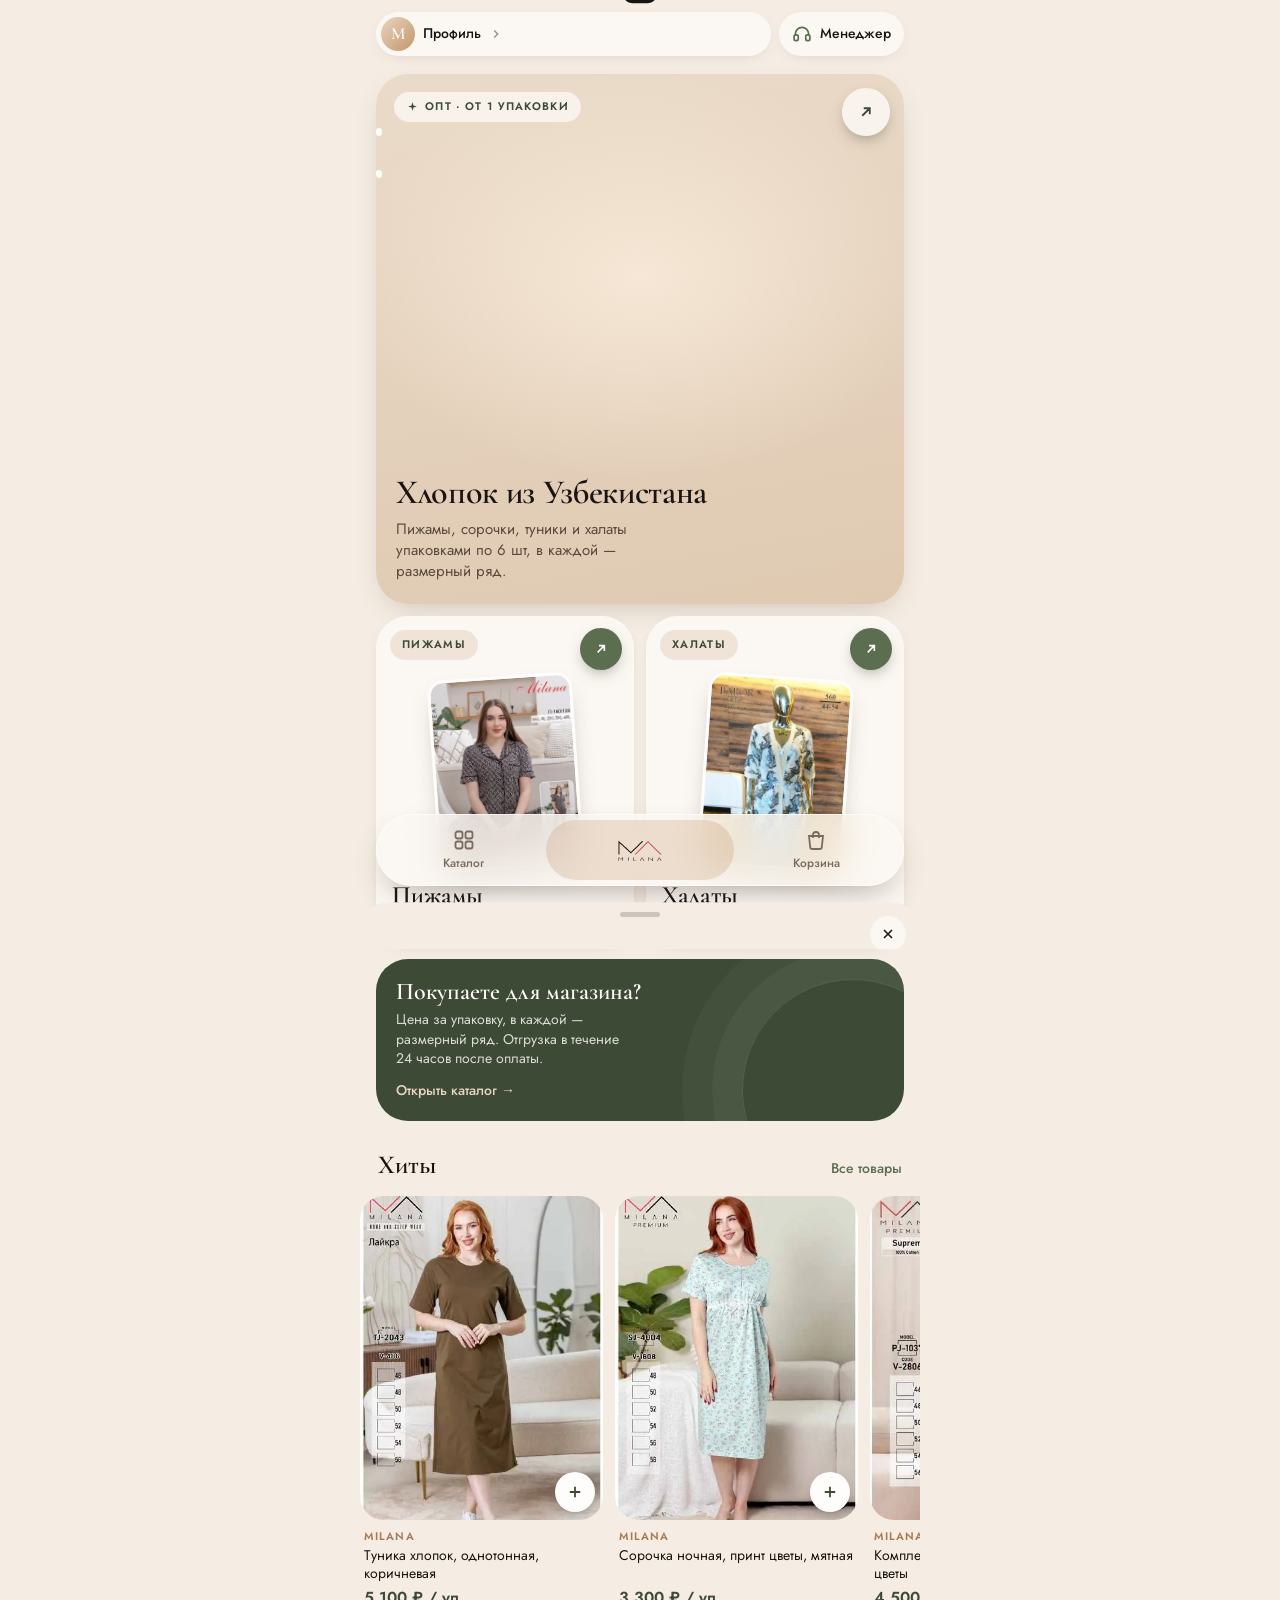
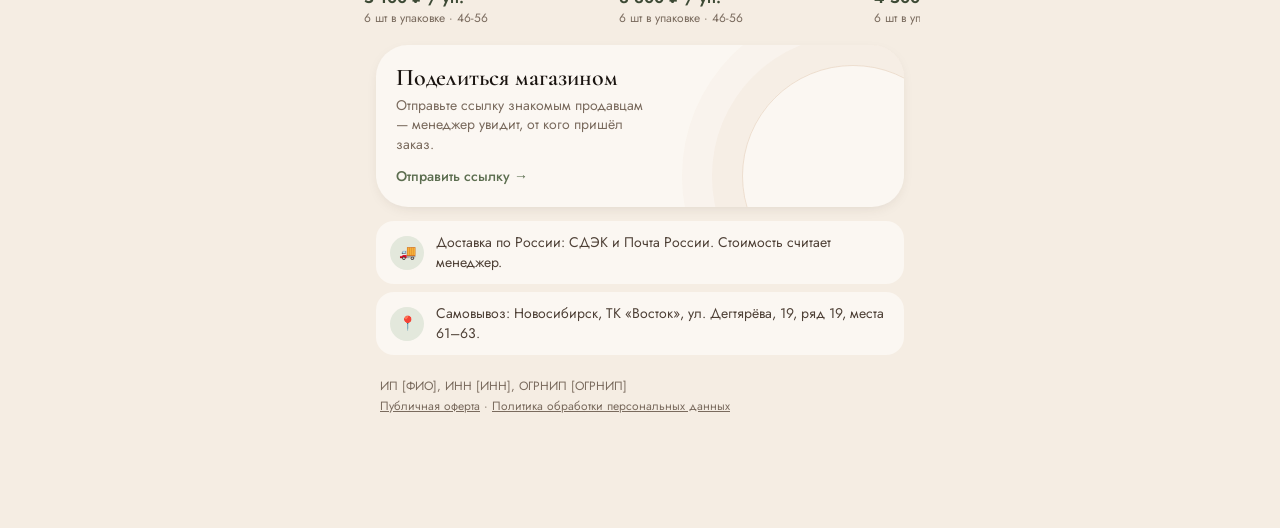
==== app/index.html @ 3c92a348 "fix(app): restore hero subtitle (sed & bug); video: status bar, clipped screen, clean bottom menu Co" ====
<!doctype html>
<html lang="ru">
<head>
<meta charset="utf-8">
<meta name="viewport" content="width=device-width, initial-scale=1, viewport-fit=cover, user-scalable=no">
<meta name="theme-color" content="#F5EDE3">
<meta name="robots" content="noindex">
<title>Milana — хлопок из Узбекистана</title>
<meta name="description" content="Пижамы, сорочки, туники и халаты из хлопка. Опт упаковками и розница, доставка по России.">
<link rel="preconnect" href="https://fonts.googleapis.com">
<link rel="preconnect" href="https://fonts.gstatic.com" crossorigin>
<link href="https://fonts.googleapis.com/css2?family=Cormorant+Garamond:wght@500;600&family=Jost:wght@400;500;600&display=swap" rel="stylesheet">
<!--
  Мини-приложение Milana. Один код для трёх сред:
  • Telegram Mini App (telegram-web-app.js)  • MAX (max-web-app.js)  • обычный браузер.
  Заказ без формы и без сервера: собирается текстом и открывается в чате менеджера.

  Решение по дизайну (правило непохожести):
  1. Сфера и эмоция: домашняя одежда из хлопка → тепло, мягкость, «натурально и недорого».
  2. Цвет из бренда Milana: беж #C4956A + оливковый #5C6E50 с сайта; красный #C44049 — из уголка логотипа, только точечно.
  3. Шрифты бренда: Cormorant Garamond (заголовки) + Jost (текст), как на сайте — это один бренд.
  От Fly взята только структура (загрузка, плашки, большая карточка, плавающее меню), не цвет и не стиль.
-->
<style>
:root{
  --bg:#F5EDE3; --bg-2:#EFE4D7; --card:#FBF7F2; --line:rgba(26,20,16,.08);
  --beige:#C4956A; --beige-light:#E8D5C0; --beige-deep:#A87A52;
  --green:#5C6E50; --green-dark:#3D4A35; --green-soft:#E3E8DC;
  --red:#C44049; --dark:#1A1410; --muted:#7A6B5E; --white:#FFFDFB;
  --r-xl:32px; --r-lg:24px; --r-md:18px; --r-sm:12px;
  --shadow:0 10px 30px -12px rgba(61,45,30,.28);
  --shadow-soft:0 4px 16px -8px rgba(61,45,30,.22);
  --safe-top:calc(var(--tg-safe-area-inset-top,0px) + var(--tg-content-safe-area-inset-top,0px) + env(safe-area-inset-top,0px));
  --safe-bottom:calc(var(--tg-safe-area-inset-bottom,0px) + env(safe-area-inset-bottom,0px));
  --serif:'Cormorant Garamond',Georgia,serif; --sans:'Jost',-apple-system,'Segoe UI',sans-serif;
}
*{box-sizing:border-box;margin:0;padding:0;-webkit-tap-highlight-color:transparent}
html,body{background:var(--bg);color:var(--dark);font-family:var(--sans);font-size:16px;line-height:1.4;overscroll-behavior:none}
body{min-height:100vh;-webkit-font-smoothing:antialiased}
button{font:inherit;color:inherit;background:none;border:0;cursor:pointer}
input{font:inherit;color:inherit}
img{display:block;max-width:100%}
a{color:inherit}
:focus-visible{outline:2px solid var(--green);outline-offset:2px}
.sr{position:absolute;width:1px;height:1px;overflow:hidden;clip:rect(0 0 0 0)}

/* ───────── Загрузка (как у Fly: иконка, слово, полоска) ───────── */
.loader{position:fixed;inset:0;z-index:100;display:flex;flex-direction:column;align-items:center;justify-content:center;gap:22px;
  background:radial-gradient(60% 40% at 50% 46%,#EBD7C1 0%,rgba(235,215,193,0) 70%),radial-gradient(50% 35% at 70% 80%,#E9DDD0 0%,rgba(233,221,208,0) 70%),var(--bg);
  transition:opacity .45s ease,visibility .45s}
.loader.hide{opacity:0;visibility:hidden}
.loader__icon{width:104px;height:104px;border-radius:30px;display:grid;place-items:center;background:linear-gradient(160deg,#FFFDFB,#F1E6DA);
  border:1px solid rgba(196,149,106,.45);box-shadow:0 18px 40px -16px rgba(168,122,82,.55),inset 0 1px 0 #fff}
.loader__icon img{width:70px}
.loader__word{font-family:var(--sans);font-weight:500;letter-spacing:.42em;font-size:20px;margin-right:-.42em}
.loader__bar{width:138px;height:3px;border-radius:3px;background:rgba(92,110,80,.15);overflow:hidden}
.loader__bar i{display:block;height:100%;width:0;background:var(--green);border-radius:3px;transition:width .35s ease}

/* ───────── Каркас ───────── */
.app{padding:calc(var(--safe-top) + 12px) 16px calc(var(--safe-bottom) + 112px);max-width:560px;margin:0 auto}
.page{display:none;animation:pageIn .35s ease both}
.page.on{display:block}
@keyframes pageIn{from{opacity:0;transform:translateY(8px)}to{opacity:1;transform:none}}

/* верхние плашки */
.topbar{display:flex;gap:8px;align-items:center;margin-bottom:18px}
.pill{height:44px;border-radius:22px;background:var(--card);box-shadow:var(--shadow-soft);display:flex;align-items:center;gap:8px;padding:0 14px;font-weight:500;font-size:14px;white-space:nowrap}
.pill--user{flex:1;min-width:0;padding-left:5px}
.pill--user .ava{width:34px;height:34px;border-radius:50%;flex:none;background:linear-gradient(135deg,var(--beige-light),var(--beige));display:grid;place-items:center;font-family:var(--serif);font-weight:600;font-size:17px;color:var(--white);overflow:hidden}
.pill--user .ava img{width:100%;height:100%;object-fit:cover}
.pill--user span{overflow:hidden;text-overflow:ellipsis}
.pill--user svg{flex:none;opacity:.45}
.seg[hidden],#chatLabel[hidden]{display:none}
.seg{height:44px;border-radius:22px;background:var(--card);box-shadow:var(--shadow-soft);display:flex;padding:4px;flex:none}
.seg button{border-radius:18px;padding:0 13px;font-size:14px;font-weight:500;color:var(--muted);transition:background .25s,color .25s}
.seg button.on{background:var(--green);color:var(--white)}
.pill--chat{flex:none;padding:0 13px}
.pill--chat svg{color:var(--green)}

/* большая карточка */
.hero{position:relative;border-radius:var(--r-xl);padding:20px 20px 22px;overflow:hidden;display:flex;flex-direction:column;
  background:radial-gradient(80% 55% at 50% 38%,#F6E7D6 0%,rgba(246,231,214,0) 70%),linear-gradient(170deg,#EADBC9 0%,#DFC9B1 100%);box-shadow:var(--shadow);text-align:left;width:100%}
.tag{position:absolute;top:18px;left:18px;z-index:3;height:30px;border-radius:15px;padding:0 12px;display:inline-flex;align-items:center;gap:6px;
  background:rgba(255,253,251,.7);backdrop-filter:blur(8px);-webkit-backdrop-filter:blur(8px);font-size:11px;font-weight:600;letter-spacing:.12em;text-transform:uppercase;color:var(--green-dark)}
.arrow{position:absolute;top:14px;right:14px;z-index:3;width:42px;height:42px;border-radius:50%;display:grid;place-items:center;background:var(--green);color:var(--white);box-shadow:0 6px 16px -6px rgba(61,74,53,.6)}
.hero .arrow{width:48px;height:48px;background:rgba(255,253,251,.75);color:var(--green-dark);backdrop-filter:blur(8px);-webkit-backdrop-filter:blur(8px)}
.fan{position:relative;display:block;height:272px;margin:34px -20px 8px}
.fan img{position:absolute;top:0;width:40%;height:auto;aspect-ratio:3/4;object-fit:cover;border-radius:20px;box-shadow:0 18px 34px -14px rgba(61,45,30,.5);border:3px solid var(--white);background:var(--beige-light)}
.fan img:nth-child(1){left:7%;top:42px;transform:rotate(-8deg)}
.fan img:nth-child(2){left:28%;z-index:2;width:44%}
.fan img:nth-child(3){right:7%;top:42px;transform:rotate(8deg)}
.hero h1{position:relative;z-index:2;font-family:var(--serif);font-weight:600;font-size:34px;line-height:1.02;letter-spacing:-.01em}
.hero p{position:relative;z-index:2;margin-top:8px;color:#5A4A3D;font-size:15px;max-width:30ch}

.grid2{display:grid;grid-template-columns:1fr 1fr;gap:12px;margin-top:12px}
.tile{position:relative;border-radius:var(--r-xl);background:var(--card);box-shadow:var(--shadow-soft);padding:16px;display:flex;flex-direction:column;overflow:hidden;text-align:left}
.tile .tag{top:14px;left:14px;background:var(--bg-2)}
.tile .arrow{top:12px;right:12px}
.tile__img{display:block;height:auto;margin:44px auto 14px;transform:rotate(-4deg);width:64%;aspect-ratio:3/4;object-fit:cover;border-radius:16px;border:3px solid var(--white);box-shadow:0 12px 24px -12px rgba(61,45,30,.5);background:var(--beige-light)}
.tile:nth-child(2) .tile__img{transform:rotate(4deg)}
.tile__t{font-family:var(--serif);font-weight:600;font-size:25px;line-height:1}
.tile__s{position:relative;z-index:2;color:var(--muted);font-size:14px;margin-top:4px}

.banner{margin-top:12px;border-radius:var(--r-xl);padding:20px;background:var(--green-dark);color:var(--white);position:relative;overflow:hidden;text-align:left;width:100%;display:block}
.banner::after{content:"";position:absolute;right:-60px;bottom:-80px;width:220px;height:220px;border-radius:50%;border:1px solid rgba(255,255,255,.12);box-shadow:0 0 0 30px rgba(255,255,255,.04),0 0 0 60px rgba(255,255,255,.03)}
.banner b{display:block;font-family:var(--serif);font-weight:600;font-size:24px;line-height:1.05}
.banner span{display:block;margin-top:6px;font-size:14px;opacity:.82;max-width:32ch}
.banner em{display:inline-flex;align-items:center;gap:6px;margin-top:12px;font-style:normal;font-weight:500;font-size:14px;color:var(--beige-light)}
.banner--light{background:var(--card);color:var(--dark);box-shadow:var(--shadow-soft)}
.banner--light span{color:var(--muted);opacity:1}.banner--light em{color:var(--green)}
.banner--light::after{border-color:rgba(196,149,106,.25);box-shadow:0 0 0 30px rgba(196,149,106,.06),0 0 0 60px rgba(196,149,106,.04)}

.h2{display:flex;align-items:baseline;justify-content:space-between;margin:26px 2px 12px}
.h2 h2{font-family:var(--serif);font-weight:600;font-size:26px}
.h2 button{font-size:14px;color:var(--green);font-weight:500}
.rail{display:flex;gap:12px;overflow-x:auto;scroll-snap-type:x mandatory;margin:0 -16px;padding:0 16px 6px;scrollbar-width:none}
.rail::-webkit-scrollbar{display:none}
.rail .card{flex:0 0 46%;scroll-snap-align:start}

.facts{margin-top:14px;display:grid;gap:8px}
.fact{display:flex;gap:12px;align-items:center;background:var(--card);border-radius:var(--r-md);padding:12px 14px;font-size:14px;color:#4E4036}
.fact i{width:34px;height:34px;flex:none;border-radius:50%;background:var(--green-soft);display:grid;place-items:center;color:var(--green);font-style:normal}
.foot{margin:22px 4px 0;font-size:12px;color:var(--muted);line-height:1.6}
.foot a{color:var(--muted)}

/* ───────── Каталог ───────── */
.ptitle{font-family:var(--serif);font-weight:600;font-size:34px;line-height:1;margin:6px 2px 14px;display:flex;align-items:baseline;gap:10px}
.ptitle small{font-family:var(--sans);font-size:14px;font-weight:400;color:var(--muted)}
.search{display:flex;align-items:center;gap:10px;height:48px;border-radius:24px;background:var(--card);box-shadow:var(--shadow-soft);padding:0 16px;margin-bottom:12px}
.search input{flex:1;border:0;background:none;outline:none;font-size:16px;min-width:0}
.search svg{opacity:.45;flex:none}
.chips{display:flex;gap:8px;overflow-x:auto;margin:0 -16px 14px;padding:0 16px 2px;scrollbar-width:none}
.chips::-webkit-scrollbar{display:none}
.chip{flex:none;height:38px;border-radius:19px;padding:0 15px;background:var(--card);font-size:14px;font-weight:500;color:#5A4A3D;border:1px solid var(--line);transition:all .2s}
.chip.on{background:var(--dark);color:var(--white);border-color:var(--dark)}
.grid{display:grid;grid-template-columns:1fr 1fr;gap:14px 12px}
.card{text-align:left;display:block;width:100%}
.card__img{position:relative;aspect-ratio:3/4;border-radius:var(--r-lg);overflow:hidden;background:var(--beige-light)}
.card__img img{width:100%;height:100%;object-fit:cover}
.badge{position:absolute;top:10px;left:10px;height:24px;padding:0 10px;border-radius:12px;background:var(--red);color:#fff;font-size:12px;font-weight:500;display:flex;align-items:center}
.add{position:absolute;right:8px;bottom:8px;width:40px;height:40px;border-radius:50%;background:var(--white);color:var(--green-dark);display:grid;place-items:center;box-shadow:0 6px 14px -6px rgba(26,20,16,.45);transition:transform .2s}
.add:active{transform:scale(.9)}
.card__b{padding:9px 4px 0}
.card__brand{font-size:11px;letter-spacing:.1em;text-transform:uppercase;color:var(--beige-deep);font-weight:600}
.card__name{font-size:14px;line-height:1.3;margin-top:2px;display:-webkit-box;-webkit-line-clamp:2;-webkit-box-orient:vertical;overflow:hidden;min-height:2.6em}
.card__price{margin-top:5px;font-weight:600;font-size:16px;color:var(--green-dark)}
.card__sub{font-size:12px;color:var(--muted)}
.empty{text-align:center;padding:50px 20px;color:var(--muted)}
.empty b{display:block;font-family:var(--serif);font-size:26px;color:var(--dark);margin-bottom:6px}
.btn{height:54px;border-radius:27px;background:var(--green);color:var(--white);font-weight:500;font-size:16px;display:flex;align-items:center;justify-content:center;gap:8px;width:100%;transition:transform .15s,opacity .2s}
.btn:active{transform:scale(.98)}
.btn[disabled]{opacity:.45}
.btn--ghost{background:var(--card);color:var(--dark);border:1px solid var(--line)}
.btn--sm{height:44px;width:auto;padding:0 20px;display:inline-flex;margin-top:16px}

/* ───────── Корзина ───────── */
.line{display:grid;grid-template-columns:72px 1fr;gap:12px;background:var(--card);border-radius:var(--r-lg);padding:10px;margin-bottom:10px;position:relative}
.line img{width:72px;height:96px;object-fit:cover;border-radius:14px;background:var(--beige-light)}
.line__n{font-size:14px;line-height:1.3;padding-right:26px}
.line__m{font-size:12px;color:var(--muted);margin-top:3px}
.line__row{display:flex;align-items:center;justify-content:space-between;margin-top:10px}
.line__sum{font-weight:600;color:var(--green-dark)}
.line__x{position:absolute;top:8px;right:8px;width:30px;height:30px;border-radius:50%;display:grid;place-items:center;color:var(--muted)}
.step{display:flex;align-items:center;background:var(--bg);border-radius:18px;height:36px}
.step button{width:36px;height:36px;display:grid;place-items:center;font-size:20px;color:var(--green-dark)}
.step b{min-width:22px;text-align:center;font-weight:500;font-size:15px}
.mtag{display:inline-block;font-size:11px;font-weight:600;letter-spacing:.06em;text-transform:uppercase;padding:2px 7px;border-radius:7px;background:var(--green-soft);color:var(--green-dark);margin-right:4px}
.mtag--r{background:#F6E2D5;color:#8A4B2B}
.box{background:var(--card);border-radius:var(--r-lg);padding:16px;margin-top:6px}
.box h3{font-size:13px;font-weight:600;letter-spacing:.08em;text-transform:uppercase;color:var(--muted);margin-bottom:10px}
.opts{display:flex;flex-wrap:wrap;gap:8px}
.row{display:flex;justify-content:space-between;font-size:15px;padding:4px 0}
.row--t{font-size:19px;font-weight:600;border-top:1px dashed rgba(26,20,16,.15);margin-top:8px;padding-top:12px}
.row span:last-child{text-align:right}
.muted{color:var(--muted)}
.check{display:flex;gap:10px;align-items:flex-start;font-size:13px;color:#4E4036;margin-top:14px;line-height:1.45;cursor:pointer}
.check input{width:20px;height:20px;accent-color:var(--green);flex:none;margin-top:1px}
.legal{font-size:12px;color:var(--muted);margin:12px 4px 14px;line-height:1.5}
.legal a{color:var(--green-dark)}

/* ───────── Нижнее меню ───────── */
.tabbar{position:fixed;left:50%;transform:translateX(-50%);bottom:calc(var(--safe-bottom) + 14px);z-index:40;width:min(calc(100% - 32px),528px);height:72px;border-radius:36px;
  display:grid;grid-template-columns:1fr 1.15fr 1fr;align-items:center;padding:6px;background:rgba(251,247,242,.82);backdrop-filter:blur(18px) saturate(1.4);-webkit-backdrop-filter:blur(18px) saturate(1.4);
  box-shadow:0 14px 34px -14px rgba(61,45,30,.45),inset 0 0 0 1px rgba(255,255,255,.6)}
.tab{height:60px;border-radius:30px;display:flex;flex-direction:column;align-items:center;justify-content:center;gap:3px;font-size:12px;font-weight:500;color:var(--muted);position:relative;transition:background .25s,color .25s}
.tab.on{color:var(--green-dark)}
.tab--home{background:rgba(196,149,106,.14)}
.tab--home.on{background:rgba(196,149,106,.26)}
.tab--home img{width:46px;height:auto}
.tab .cnt{position:absolute;top:6px;left:calc(50% + 6px);min-width:19px;height:19px;padding:0 5px;border-radius:10px;background:var(--red);color:#fff;font-size:11px;display:none;align-items:center;justify-content:center}
.tab .cnt.show{display:flex;animation:pop .35s ease}
@keyframes pop{50%{transform:scale(1.35)}}

/* ───────── Листы ───────── */
.veil{position:fixed;inset:0;z-index:60;background:rgba(26,20,16,.38);opacity:0;visibility:hidden;transition:opacity .3s,visibility .3s}
.veil.on{opacity:1;visibility:visible}
.sheet{position:fixed;left:0;right:0;bottom:0;z-index:70;max-width:560px;margin:0 auto;max-height:calc(100vh - var(--safe-top) - 24px);overflow-y:auto;overscroll-behavior:contain;
  background:var(--bg);border-radius:28px 28px 0 0;padding:10px 16px calc(var(--safe-bottom) + 20px);transform:translateY(105%);transition:transform .38s cubic-bezier(.2,.8,.2,1)}
.sheet.on{transform:none}
.grab{width:40px;height:5px;border-radius:3px;background:rgba(26,20,16,.18);margin:0 auto 12px}
.sheet__close{position:absolute;top:14px;right:14px;width:36px;height:36px;border-radius:50%;background:var(--card);display:grid;place-items:center;z-index:2}
.pimg{border-radius:var(--r-lg);overflow:hidden;background:var(--beige-light);height:min(52vh,460px)}
.pimg img{width:100%;height:100%;object-fit:contain}
.pname{font-family:var(--serif);font-weight:600;font-size:28px;line-height:1.05;margin-top:14px}
.pprice{display:flex;align-items:baseline;gap:10px;margin-top:8px}
.pprice b{font-size:24px;color:var(--green-dark)}
.pprice span{color:var(--muted);font-size:14px}
.pnote{font-size:14px;color:#5A4A3D;margin-top:6px}
.sizes{display:flex;flex-wrap:wrap;gap:8px;margin-top:6px}
.size{min-width:48px;height:42px;border-radius:12px;background:var(--card);border:1px solid var(--line);font-weight:500}
.size.on{background:var(--dark);color:var(--white);border-color:var(--dark)}
.label{font-size:13px;font-weight:600;letter-spacing:.08em;text-transform:uppercase;color:var(--muted);margin-top:16px}
.buyrow{display:flex;gap:10px;align-items:center;margin-top:18px}
.buyrow .step{height:54px;border-radius:27px;background:var(--card)}
.buyrow .step button{width:46px;height:54px}
.info a,.info button.lnk{display:flex;justify-content:space-between;align-items:center;width:100%;padding:14px 4px;border-bottom:1px solid var(--line);text-decoration:none;font-size:15px;text-align:left}
.info p{font-size:14px;color:#4E4036;margin:6px 0 10px}
.okmark{width:76px;height:76px;margin:10px auto 4px}
.okmark circle{stroke-dasharray:226;stroke-dashoffset:226;animation:draw .7s ease forwards}
.okmark path{stroke-dasharray:60;stroke-dashoffset:60;animation:draw .45s .55s ease forwards}
@keyframes draw{to{stroke-dashoffset:0}}
.order-text{white-space:pre-wrap;font-size:13px;background:var(--card);border-radius:var(--r-md);padding:12px;margin-top:12px;max-height:200px;overflow:auto;font-family:var(--sans);color:#4E4036}
.center{text-align:center}
.stack{display:grid;gap:10px;margin-top:14px}

.toast{position:fixed;left:50%;top:calc(var(--safe-top) + 12px);transform:translate(-50%,-140%);z-index:90;background:var(--dark);color:var(--white);padding:11px 18px;border-radius:22px;font-size:14px;transition:transform .35s cubic-bezier(.2,.8,.2,1);white-space:nowrap}
.toast.on{transform:translate(-50%,0)}

@media (prefers-reduced-motion:reduce){*,*::before,*::after{animation-duration:.01ms!important;transition-duration:.01ms!important}}
@media (min-width:480px){.fan{height:340px}}
</style>
</head>
<body>

<div class="loader" id="loader" aria-hidden="true">
  <div class="loader__icon"><img src="mark.svg" alt=""></div>
  <div class="loader__word">MILANA</div>
  <div class="loader__bar"><i id="loaderBar"></i></div>
</div>

<main class="app" id="app">

  <!-- ГЛАВНАЯ -->
  <section class="page on" id="page-home" aria-label="Главная">
    <div class="topbar">
      <button class="pill pill--user" data-act="info" aria-label="Профиль и информация">
        <span class="ava" id="ava">M</span><span id="hello">Профиль</span>
        <svg width="14" height="14" viewBox="0 0 24 24" fill="none" stroke="currentColor" stroke-width="2.4"><path d="m9 6 6 6-6 6"/></svg>
      </button>
      <div class="seg" id="modeSeg" role="group" aria-label="Тип покупки">
        <button data-mode="opt">Опт</button><button data-mode="retail">Розница</button>
      </div>
      <button class="pill pill--chat" data-act="chat" aria-label="Написать менеджеру">
        <svg width="20" height="20" viewBox="0 0 24 24" fill="none" stroke="currentColor" stroke-width="2"><path d="M4 14v-2a8 8 0 0 1 16 0v2"/><rect x="2.5" y="13" width="5" height="7" rx="2"/><rect x="16.5" y="13" width="5" height="7" rx="2"/></svg><span id="chatLabel" hidden>Менеджер</span>
      </button>
    </div>

    <button class="hero" data-go="catalog" data-cat="Все">
      <span class="tag"><svg width="13" height="13" viewBox="0 0 24 24" fill="currentColor"><path d="M12 2l1.8 6.2L20 10l-6.2 1.8L12 18l-1.8-6.2L4 10l6.2-1.8z"/></svg>Опт · от 1 упаковки</span>
      <span class="arrow"><svg width="18" height="18" viewBox="0 0 24 24" fill="none" stroke="currentColor" stroke-width="2.4"><path d="M7 17 17 7M9 7h8v8"/></svg></span>
      <span class="fan" id="fan"></span>
      <h1>Хлопок из&nbsp;Узбекистана</h1>
      <p id="heroSub">Пижамы, сорочки, туники и&nbsp;халаты упаковками по&nbsp;6&nbsp;шт, в&nbsp;каждой — размерный ряд.</p>
    </button>

    <div class="grid2" id="tiles"></div>

    <button class="banner" data-mode-switch="opt" id="bannerOpt">
      <b>Покупаете для магазина?</b>
      <span>Цена за&nbsp;упаковку, в&nbsp;каждой — размерный ряд. Отгрузка в&nbsp;течение 24&nbsp;часов после оплаты.</span>
      <em>Включить оптовые цены →</em>
    </button>

    <div class="h2"><h2>Хиты</h2><button data-go="catalog" data-cat="Все">Все товары</button></div>
    <div class="rail" id="rail"></div>

    <button class="banner banner--light" data-act="share">
      <b>Поделиться магазином</b>
      <span id="shareText">Отправьте ссылку знакомым продавцам — менеджер увидит, от&nbsp;кого пришёл заказ.</span>
      <em>Отправить ссылку →</em>
    </button>

    <div class="facts">
      <div class="fact"><i>🚚</i><span>Доставка по&nbsp;России: СДЭК и&nbsp;Почта России. Стоимость считает менеджер.</span></div>
      <div class="fact"><i>📍</i><span>Самовывоз: Новосибирск, ТК «Восток», ул.&nbsp;Дегтярёва, 19, ряд 19, места 61–63.</span></div>
    </div>
    <p class="foot" id="foot"></p>
  </section>

  <!-- КАТАЛОГ -->
  <section class="page" id="page-catalog" aria-label="Каталог">
    <h1 class="ptitle">Каталог <small id="count"></small></h1>
    <label class="search"><svg width="18" height="18" viewBox="0 0 24 24" fill="none" stroke="currentColor" stroke-width="2.2"><circle cx="11" cy="11" r="7"/><path d="m20 20-3.5-3.5"/></svg>
      <span class="sr">Поиск</span><input id="q" type="search" placeholder="Поиск: туника, халат, Baror…" autocomplete="off" enterkeyhint="search"></label>
    <div class="chips" id="chips"></div>
    <div class="grid" id="grid"></div>
  </section>

  <!-- КОРЗИНА -->
  <section class="page" id="page-cart" aria-label="Корзина">
    <h1 class="ptitle">Корзина <small id="cartCount"></small></h1>
    <div id="cartBody"></div>
  </section>
</main>

<nav class="tabbar" aria-label="Разделы">
  <button class="tab" data-go="catalog" data-tab="catalog">
    <svg width="24" height="24" viewBox="0 0 24 24" fill="none" stroke="currentColor" stroke-width="1.8"><rect x="3.5" y="3.5" width="7" height="7" rx="2"/><rect x="13.5" y="3.5" width="7" height="7" rx="2"/><rect x="3.5" y="13.5" width="7" height="7" rx="2"/><rect x="13.5" y="13.5" width="7" height="7" rx="2"/></svg>Каталог</button>
  <button class="tab tab--home on" data-go="home" data-tab="home" aria-label="Главная"><img src="logo.svg" alt="Milana"></button>
  <button class="tab" data-go="cart" data-tab="cart">
    <svg width="24" height="24" viewBox="0 0 24 24" fill="none" stroke="currentColor" stroke-width="1.8"><path d="M5 8h14l-1.2 11.2a2 2 0 0 1-2 1.8H8.2a2 2 0 0 1-2-1.8z"/><path d="M9 10V7a3 3 0 0 1 6 0v3"/></svg>Корзина<span class="cnt" id="cnt"></span></button>
</nav>

<div class="veil" id="veil" data-act="close"></div>
<div class="sheet" id="sheet" role="dialog" aria-modal="true"><div class="grab"></div>
  <button class="sheet__close" data-act="close" aria-label="Закрыть"><svg width="16" height="16" viewBox="0 0 24 24" fill="none" stroke="currentColor" stroke-width="2.4"><path d="M6 6l12 12M18 6 6 18"/></svg></button>
  <div id="sheetBody"></div>
</div>
<div class="toast" id="toast" role="status" aria-live="polite"></div>

<script src="data.js"></script>
<script>
/* ═════════════ НАСТРОЙКИ — заполнить перед запуском ═════════════ */
const CONFIG = {
  MANAGER_TG: '',                 // username менеджера в Telegram без @ (например 'milana_opt'). Пока пусто — откроется чат по номеру телефона.
  MANAGER_PHONE: '79538906664',   // номер для чата по телефону и звонка
  MANAGER_MAX_URL: '',            // ссылка на чат менеджера в MAX
  APP_LINK_TG: '',                // прямая ссылка на мини-апп: https://t.me/<бот>/<имя_приложения> — нужна для «Поделиться»
  CHANNEL_TG: '',                 // ссылка на канал, например https://t.me/milana_nsk
  RETAIL_ENABLED: false,          // розница выключена: включить true, когда будут отобраны открытые модели и размеры
  RETAIL_MARKUP: 1.6,             // ВРЕМЕННО: розница = опт за шт × 1.6, округление до …90 ₽. Замените своими ценами (поле retail в data.js).
  HIDE_IDS: [1,2,3,4,5,6,7,8,9,10,11,12,13,14], // старые карточки с чужими фото (дубли 101–116) — скрыты, пока не исправлены
  HERO_IDS: [131,141,120],        // фото на большой карточке
  TILES: [{cat:'Пижамы',id:126},{cat:'Халаты',id:47}],
  SELLER: 'ИП [ФИО], ИНН [ИНН], ОГРНИП [ОГРНИП]', // реквизиты продавца — показываются в подвале и в документах
};
/* ═══════════════════════════════════════════════════════════════ */

const ALL = (window.MILANA_PRODUCTS||[]).filter(p=>!CONFIG.HIDE_IDS.includes(p.id))
  .sort((a,b)=>(b.brand==='Milana')-(a.brand==='Milana')); // своя марка — первой
const byId = id => ALL.find(p=>p.id===id) || (window.MILANA_PRODUCTS||[]).find(p=>p.id===id);
const CATS = ['Все','Пижамы','Сорочки','Туники','Халаты','Комплекты','Лифчики','Прочее'].filter(c=>c==='Все'||ALL.some(p=>p.cat===c));
const $ = s=>document.querySelector(s);
const esc = s=>String(s).replace(/[&<>"']/g,c=>({'&':'&amp;','<':'&lt;','>':'&gt;','"':'&quot;',"'":'&#39;'}[c]));
const rub = n=>Math.round(n).toLocaleString('ru-RU')+' ₽';
const retail = p=>p.retail || Math.ceil(p.opt*CONFIG.RETAIL_MARKUP/100)*100-10;
const plural=(n,a,b,c)=>{n=Math.abs(n)%100;const m=n%10;return n>10&&n<20?c:m>1&&m<5?b:m===1?a:c};

/* хранилище: localStorage может быть недоступен — работаем и без него */
const store={get(k,d){try{const v=localStorage.getItem('milana-app-'+k);return v?JSON.parse(v):d}catch(e){return d}},
             set(k,v){try{localStorage.setItem('milana-app-'+k,JSON.stringify(v))}catch(e){}}};

const state={page:'home',mode:CONFIG.RETAIL_ENABLED?store.get('mode','opt'):'opt',cat:'Все',q:'',
  cart:store.get('cart',[]).filter(i=>byId(i.id)&&(CONFIG.RETAIL_ENABLED||i.mode==='opt')),delivery:store.get('delivery','СДЭК'),ads:false,sheet:null,lastOrder:null};

/* ═════════════ Платформа: Telegram / MAX / браузер ═════════════ */
const Pf={kind:'web',api:null,user:null,start:''};
function loadScript(src,ms){return new Promise(res=>{const s=document.createElement('script');s.src=src;s.async=true;
  const t=setTimeout(()=>res(false),ms);s.onload=()=>{clearTimeout(t);res(true)};s.onerror=()=>{clearTimeout(t);res(false)};document.head.appendChild(s)})}
async function initPlatform(){
  const inTg=/tgWebApp/i.test(location.hash+location.search);
  if(inTg) await loadScript('https://telegram.org/js/telegram-web-app.js',3000);
  const tg=window.Telegram&&window.Telegram.WebApp;
  if(tg&&tg.initData){
    Pf.kind='tg';Pf.api=tg;Pf.user=tg.initDataUnsafe&&tg.initDataUnsafe.user;Pf.start=(tg.initDataUnsafe&&tg.initDataUnsafe.start_param)||'';
    try{tg.ready();tg.expand()}catch(e){}
    const v=x=>{try{return tg.isVersionAtLeast(x)}catch(e){return false}};
    try{if(v('8.0')&&['ios','android'].includes(tg.platform))tg.requestFullscreen()}catch(e){}
    try{if(v('7.7'))tg.disableVerticalSwipes()}catch(e){}
    try{tg.setHeaderColor('#F5EDE3');tg.setBackgroundColor('#F5EDE3');if(v('7.10'))tg.setBottomBarColor('#F5EDE3')}catch(e){}
    try{tg.BackButton.onClick(goBack)}catch(e){}
    return;
  }
  if(!inTg){
    await loadScript('https://st.max.ru/js/max-web-app.js',2500);
    const m=window.WebApp;
    if(m&&m.initData){
      Pf.kind='max';Pf.api=m;Pf.user=m.initDataUnsafe&&m.initDataUnsafe.user;Pf.start=(m.initDataUnsafe&&m.initDataUnsafe.start_param)||'';
      try{m.ready&&m.ready()}catch(e){}
      try{m.BackButton.onClick(goBack)}catch(e){}
    }
  }
  if(Pf.kind==='web'){const sp=new URLSearchParams(location.search);Pf.start=sp.get('start')||''}
}
const haptic=(t='light')=>{try{Pf.api&&Pf.api.HapticFeedback&&Pf.api.HapticFeedback.impactOccurred(t)}catch(e){}};
const hapticOk=()=>{try{Pf.api&&Pf.api.HapticFeedback&&Pf.api.HapticFeedback.notificationOccurred('success')}catch(e){}};
function backBtn(show){try{const b=Pf.api&&Pf.api.BackButton;if(b)show?b.show():b.hide()}catch(e){}}
function closingGuard(){try{if(Pf.kind!=='tg')return;state.cart.length?Pf.api.enableClosingConfirmation():Pf.api.disableClosingConfirmation()}catch(e){}}
function openLink(url){
  try{
    if(Pf.kind==='tg'){ /^https:\/\/t\.me\//.test(url)?Pf.api.openTelegramLink(url):Pf.api.openLink(url); return }
    if(Pf.kind==='max'){ /^https:\/\/max\.ru\//.test(url)&&Pf.api.openMaxLink?Pf.api.openMaxLink(url):Pf.api.openLink(url); return }
  }catch(e){}
  window.open(url,'_blank','noopener');
}

/* ═════════════ Навигация ═════════════ */
function go(page,opts={}){
  if(opts.cat){state.cat=opts.cat;renderCatalog()}
  state.page=page;
  document.querySelectorAll('.page').forEach(s=>s.classList.toggle('on',s.id==='page-'+page));
  document.querySelectorAll('.tab').forEach(t=>t.classList.toggle('on',t.dataset.tab===page));
  if(page==='cart')renderCart();
  window.scrollTo(0,0);syncBack();
}
function goBack(){ if(state.sheet){closeSheet();return} if(state.page!=='home'){go('home')} }
function syncBack(){backBtn(!!state.sheet||state.page!=='home')}

/* ═════════════ Отрисовка ═════════════ */
const img=(p,cls='')=>`<img ${cls?`class="${cls}"`:''} src="${esc(p.img)}" alt="${esc(p.name)}" loading="lazy" decoding="async" width="600" height="800">`;
function priceHTML(p){
  return state.mode==='opt'
    ? `<div class="card__price">${rub(p.packPrice)} / уп.</div><div class="card__sub">${p.pack} шт в упаковке${p.sizes?' · '+esc(p.sizes):''}</div>`
    : `<div class="card__price">${rub(retail(p))}</div><div class="card__sub">${p.sizes?'Размеры '+esc(p.sizes):'Единый размер'}</div>`;
}
function cardHTML(p){
  return `<div class="card" role="button" tabindex="0" data-open="${p.id}">
    <div class="card__img">${p.badge?`<span class="badge">${esc(p.badge)}</span>`:''}${img(p)}
      <button class="add" data-quick="${p.id}" aria-label="В корзину"><svg width="18" height="18" viewBox="0 0 24 24" fill="none" stroke="currentColor" stroke-width="2.4"><path d="M12 5v14M5 12h14"/></svg></button></div>
    <div class="card__b"><div class="card__brand">${esc(p.brand)}</div><div class="card__name">${esc(p.name)}</div>${priceHTML(p)}</div></div>`;
}
function renderHome(){
  $('#fan').innerHTML=CONFIG.HERO_IDS.map(byId).filter(Boolean).map(p=>img(p)).join('');
  $('#tiles').innerHTML=CONFIG.TILES.map(t=>{const p=byId(t.id);const n=ALL.filter(x=>x.cat===t.cat).length;
    return `<button class="tile" data-go="catalog" data-cat="${esc(t.cat)}">
      <span class="tag">${esc(t.cat)}</span>
      <span class="arrow"><svg width="16" height="16" viewBox="0 0 24 24" fill="none" stroke="currentColor" stroke-width="2.4"><path d="M7 17 17 7M9 7h8v8"/></svg></span>
      ${p?img(p,'tile__img'):''}<span class="tile__t">${esc(t.cat)}</span><span class="tile__s">${n} ${plural(n,'модель','модели','моделей')}</span></button>`}).join('');
  const hits=[...ALL.filter(p=>p.brand==="Milana").slice(0,6),...ALL.filter(p=>p.badge)].slice(0,10);
  $('#rail').innerHTML=hits.map(cardHTML).join('');
  $('#bannerOpt').style.display=(CONFIG.RETAIL_ENABLED&&state.mode==='opt')?'none':'';
  if(!CONFIG.RETAIL_ENABLED)$('#bannerOpt em').textContent='Открыть каталог →';
  $('#foot').innerHTML=`${esc(CONFIG.SELLER)}<br><a href="legal/oferta.html">Публичная оферта</a> · <a href="legal/privacy.html">Политика обработки персональных данных</a>`;
}
function renderChips(){
  $('#chips').innerHTML=CATS.map(c=>`<button class="chip ${c===state.cat?'on':''}" data-chip="${esc(c)}">${esc(c)}</button>`).join('');
}
function renderCatalog(){
  renderChips();
  const q=state.q.trim().toLowerCase();
  const list=ALL.filter(p=>(state.cat==='Все'||p.cat===state.cat)&&(!q||(p.name+' '+p.brand+' '+p.cat).toLowerCase().includes(q)));
  $('#count').textContent=list.length+' '+plural(list.length,'товар','товара','товаров');
  $('#grid').innerHTML=list.length?list.map(cardHTML).join(''):`<div class="empty" style="grid-column:1/-1"><b>Ничего не нашли</b>Попробуйте другое слово или категорию</div>`;
}
function refreshPrices(){renderHome();renderCatalog();if(state.page==='cart')renderCart()}

/* ═════════════ Корзина ═════════════ */
const lineKey=(id,mode,size)=>id+'|'+mode+'|'+(size||'');
const linePrice=i=>{const p=byId(i.id);return i.mode==='opt'?p.packPrice:retail(p)};
const total=()=>state.cart.reduce((s,i)=>s+linePrice(i)*i.qty,0);
function saveCart(){store.set('cart',state.cart);updateBadge();closingGuard()}
function updateBadge(){const n=state.cart.reduce((s,i)=>s+i.qty,0);const c=$('#cnt');c.textContent=n;c.classList.remove('show');void c.offsetWidth;c.classList.toggle('show',n>0)}
function addToCart(id,mode,size,qty=1){
  const k=lineKey(id,mode,size);const ex=state.cart.find(i=>i.key===k);
  if(ex)ex.qty=Math.min(99,ex.qty+qty);else state.cart.push({key:k,id,mode,size:size||'',qty});
  saveCart();haptic('medium');toast(mode==='opt'?'Упаковка в корзине':'Добавлено в корзину');
}
function sizesOf(p){
  const s=(p.sizes||'').trim();const m=s.match(/^(\d{2})\s*[-–]\s*(\d{2})$/);
  if(m){const a=+m[1],b=+m[2],r=[];for(let x=a;x<=b;x+=2)r.push(String(x));return r}
  return s?s.split(/[,/;]\s*/).filter(Boolean):[];
}
function renderCart(){
  const n=state.cart.reduce((s,i)=>s+i.qty,0);
  $('#cartCount').textContent=n?n+' '+plural(n,'позиция','позиции','позиций'):'';
  if(!state.cart.length){$('#cartBody').innerHTML=`<div class="empty"><b>Пока пусто</b>Добавьте пижаму, тунику или халат из каталога<br><button class="btn btn--sm" data-go="catalog" data-cat="Все">Открыть каталог</button></div>`;return}
  const where={tg:'в Telegram',max:'в MAX',web:'менеджеру'}[Pf.kind];
  $('#cartBody').innerHTML=state.cart.map(i=>{const p=byId(i.id);
    const meta=i.mode==='opt'?`<span class="mtag">Опт</span>${p.pack} шт в упаковке${p.sizes?', р. '+esc(p.sizes):''}`:`<span class="mtag mtag--r">Розница</span>${i.size?'размер '+esc(i.size):'единый размер'}`;
    return `<div class="line">${img(p)}<div><div class="line__n">${esc(p.name)}</div><div class="line__m">${meta}</div>
      <div class="line__row"><div class="step"><button data-dec="${esc(i.key)}" aria-label="Меньше">−</button><b>${i.qty}</b><button data-inc="${esc(i.key)}" aria-label="Больше">+</button></div>
      <span class="line__sum">${rub(linePrice(i)*i.qty)}</span></div></div>
      <button class="line__x" data-del="${esc(i.key)}" aria-label="Удалить"><svg width="14" height="14" viewBox="0 0 24 24" fill="none" stroke="currentColor" stroke-width="2.4"><path d="M6 6l12 12M18 6 6 18"/></svg></button></div>`}).join('')+
  `<div class="box"><h3>Получение</h3><div class="opts">${['Самовывоз','СДЭК','Почта России'].map(d=>`<button class="chip ${d===state.delivery?'on':''}" data-deliv="${d}">${d}</button>`).join('')}</div>
     <p class="muted" style="font-size:13px;margin-top:10px">${state.delivery==='Самовывоз'?'ТК «Восток», Новосибирск. Время согласуем в чате.':'Город и адрес напишете менеджеру в чате, он посчитает доставку.'}</p></div>
   <div class="box"><div class="row"><span class="muted">Товары</span><span>${rub(total())}</span></div>
     <div class="row"><span class="muted">Доставка</span><span>${state.delivery==='Самовывоз'?'бесплатно':'по тарифу перевозчика'}</span></div>
     <div class="row row--t"><span>Итого</span><span>${rub(total())}</span></div>
     <label class="check"><input type="checkbox" id="ads" ${state.ads?'checked':''}><span>Хочу получать подборки и скидки от Milana в мессенджере. <a href="legal/consent-ads.html">Согласие на рассылку</a></span></label></div>
   <p class="legal">Нажимая кнопку, вы откроете чат с менеджером: заказ уже будет вписан в сообщение, останется отправить. Отправляя заказ, вы принимаете <a href="legal/oferta.html">публичную оферту</a>. Как мы обращаемся с данными — в <a href="legal/privacy.html">политике</a>.</p>
   <button class="btn" data-act="order"><svg width="20" height="20" viewBox="0 0 24 24" fill="currentColor"><path d="M21.4 4.3 2.9 11.4c-1.3.5-1.2 1.3-.2 1.6l4.7 1.5 1.8 5.6c.2.6.4.8.9.8.4 0 .6-.2.9-.4l2.3-2.2 4.7 3.5c.9.5 1.5.2 1.7-.8l3.1-14.6c.3-1.3-.5-1.9-1.4-1.1z"/></svg>Оформить заказ ${where}</button>`;
}

/* ═════════════ Заказ: текст → чат менеджера ═════════════ */
function orderText(no){
  const lines=[];const opt=state.cart.filter(i=>i.mode==='opt'),ret=state.cart.filter(i=>i.mode==='retail');let k=1;
  lines.push(`Здравствуйте! Заказ ${no} из мини-приложения Milana`);
  if(opt.length){lines.push('','ОПТ:');opt.forEach(i=>{const p=byId(i.id);lines.push(`${k++}. ${p.name} (арт. ${p.id}) — ${i.qty} уп. × ${p.pack} шт = ${rub(p.packPrice*i.qty)}`)})}
  if(ret.length){lines.push('','РОЗНИЦА:');ret.forEach(i=>{const p=byId(i.id);lines.push(`${k++}. ${p.name} (арт. ${p.id})${i.size?', р. '+i.size:''} — ${i.qty} шт = ${rub(retail(p)*i.qty)}`)})}
  lines.push('',`Итого: ${rub(total())} без доставки`,`Получение: ${state.delivery}`);
  if(state.delivery!=='Самовывоз')lines.push('Город и адрес: ');
  lines.push(`Подборки и скидки: ${state.ads?'да, согласна(ен) получать':'нет'}`);
  const ref=(Pf.start.match(/r(\d+)/)||[])[1];if(ref)lines.push(`По ссылке от: ${ref}`);
  return lines.join('\n');
}
function managerUrl(text){
  if(Pf.kind==='max'&&CONFIG.MANAGER_MAX_URL)return CONFIG.MANAGER_MAX_URL;
  if(CONFIG.MANAGER_TG)return `https://t.me/${CONFIG.MANAGER_TG}?text=${encodeURIComponent(text)}`;
  return `https://t.me/+${CONFIG.MANAGER_PHONE}`;
}
const textPrefilled=()=>!!CONFIG.MANAGER_TG&&!(Pf.kind==='max'&&CONFIG.MANAGER_MAX_URL);
function placeOrder(){
  if(!state.cart.length)return;
  const no='M-'+Date.now().toString(36).slice(-5).toUpperCase();
  const text=orderText(no);state.lastOrder={no,text};
  copy(text,true);hapticOk();
  openLink(managerUrl(text));
  openSheet('done');
}
function copy(text,silent){
  const ok=()=>!silent&&toast('Скопировано');
  try{if(navigator.clipboard&&window.isSecureContext){navigator.clipboard.writeText(text).then(ok,()=>legacy());return}}catch(e){}
  legacy();
  function legacy(){try{const t=document.createElement('textarea');t.value=text;t.setAttribute('readonly','');t.style.position='fixed';t.style.opacity='0';document.body.appendChild(t);t.select();document.execCommand('copy');t.remove();ok()}catch(e){}}
}

/* ═════════════ Листы: товар, инфо, готово ═════════════ */
let sheetProduct=null,sheetSize='',sheetQty=1;
function openSheet(kind,arg){
  state.sheet=kind;const b=$('#sheetBody');
  if(kind==='product'){sheetProduct=byId(arg);sheetSize='';sheetQty=1;b.innerHTML=productSheet()}
  if(kind==='info')b.innerHTML=infoSheet();
  if(kind==='done')b.innerHTML=doneSheet();
  $('#sheet').scrollTop=0;$('#veil').classList.add('on');$('#sheet').classList.add('on');syncBack();
}
function closeSheet(){state.sheet=null;$('#veil').classList.remove('on');$('#sheet').classList.remove('on');syncBack()}
function productSheet(){
  const p=sheetProduct,sz=sizesOf(p),opt=state.mode==='opt';
  return `<div class="pimg">${img(p)}</div>
   <div class="card__brand" style="margin-top:14px">${esc(p.brand)} · ${esc(p.cat)} · арт. ${p.id}</div>
   <h2 class="pname">${esc(p.name)}</h2>
   ${CONFIG.RETAIL_ENABLED?`<div class="seg" style="margin-top:14px;display:inline-flex" role="group" aria-label="Тип покупки"><button data-mode="opt" class="${opt?'on':''}">Опт</button><button data-mode="retail" class="${opt?'':'on'}">Розница</button></div>`:''}
   ${opt
     ?`<div class="pprice"><b>${rub(p.packPrice)}</b><span>за упаковку · ${p.pack} шт</span></div>
       <p class="pnote">В упаковке размерный ряд${p.sizes?' '+esc(p.sizes):''}${p.minOrder?'. Минимальный заказ '+esc(p.minOrder):''}. Цвета и принты в упаковке могут отличаться — уточнит менеджер.</p>`
     :`<div class="pprice"><b>${rub(retail(p))}</b><span>за 1 шт</span></div>
       ${sz.length?`<div class="label">Размер</div><div class="sizes">${sz.map(s=>`<button class="size" data-size="${esc(s)}">${esc(s)}</button>`).join('')}</div>`:''}`}
   <div class="buyrow"><div class="step"><button data-sq="-1" aria-label="Меньше">−</button><b id="sq">${sheetQty}</b><button data-sq="1" aria-label="Больше">+</button></div>
     <button class="btn" data-act="addSheet" id="addSheet">${opt?'Добавить упаковку':'В корзину'}</button></div>
   <p class="muted" style="font-size:13px;margin-top:12px">100% хлопок или хлопок с бамбуком — состав уточняйте у менеджера по артикулу.</p>`;
}
function infoSheet(){
  const name=Pf.user?esc([Pf.user.first_name,Pf.user.last_name].filter(Boolean).join(' ')):'Гость';
  return `<h2 class="pname" style="margin-top:4px">${name}</h2>
   <div class="info">
     <p>Milana — домашняя одежда из хлопка с фабрик Узбекистана. Продаём оптом упаковками${CONFIG.RETAIL_ENABLED?' и в розницу':''}, отгружаем по всей России.</p>
     ${CONFIG.CHANNEL_TG?`<button class="lnk" data-link="${esc(CONFIG.CHANNEL_TG)}">Наш канал с новинками<span>→</span></button>`:''}
     <button class="lnk" data-act="chat">Написать менеджеру<span>→</span></button>
     <a href="tel:+${CONFIG.MANAGER_PHONE}">Позвонить: +${CONFIG.MANAGER_PHONE.replace(/(\d)(\d{3})(\d{3})(\d{2})(\d{2})/,'$1 $2 $3-$4-$5')}<span>→</span></a>
     <button class="lnk" data-act="share">Поделиться магазином<span>→</span></button>
     <a href="legal/oferta.html">Публичная оферта<span>→</span></a>
     <a href="legal/privacy.html">Политика обработки персональных данных<span>→</span></a>
     <a href="legal/consent-ads.html">Согласие на рекламную рассылку<span>→</span></a>
     <p style="margin-top:14px;font-size:12px" class="muted">${esc(CONFIG.SELLER)}<br>Новосибирск, ТК «Восток», ул. Дегтярёва, 19, ряд 19, места 61–63</p>
   </div>`;
}
function doneSheet(){
  const o=state.lastOrder;const pre=textPrefilled();
  return `<svg class="okmark" viewBox="0 0 80 80" fill="none" stroke="#5C6E50" stroke-width="3.5" stroke-linecap="round" stroke-linejoin="round"><circle cx="40" cy="40" r="36"/><path d="M25 41l10 10 20-22"/></svg>
   <h2 class="pname center" style="margin-top:6px">Заказ ${esc(o.no)} готов</h2>
   <p class="center muted" style="margin-top:6px;font-size:15px">${pre?'Мы открыли чат с менеджером — заказ уже в поле сообщения. Нажмите «Отправить».':'Текст заказа скопирован. В открывшемся чате вставьте его в сообщение и отправьте.'}</p>
   <div class="order-text">${esc(o.text)}</div>
   <div class="stack"><button class="btn" data-act="reopen">Открыть чат ещё раз</button>
     <button class="btn btn--ghost" data-act="copyOrder">Скопировать заказ</button>
     <button class="btn btn--ghost" data-act="finish">Готово, я отправил(а) — очистить корзину</button></div>`;
}
function share(){
  const uid=Pf.user&&Pf.user.id;
  const base=CONFIG.APP_LINK_TG||location.origin+location.pathname;
  const link=CONFIG.APP_LINK_TG?(uid?`${base}?startapp=r${uid}`:base):(uid?`${base}?start=r${uid}`:base);
  const text='Milana — пижамы, сорочки, туники и халаты из хлопка оптом. Упаковки с размерным рядом, доставка по России';
  if(Pf.kind==='tg'){openLink(`https://t.me/share/url?url=${encodeURIComponent(link)}&text=${encodeURIComponent(text)}`);return}
  if(Pf.kind==='max'&&Pf.api.shareContent){try{Pf.api.shareContent({text,link});return}catch(e){}}
  if(navigator.share){navigator.share({title:'Milana',text,url:link}).catch(()=>{});return}
  copy(link);
}
let tt;function toast(m){const t=$('#toast');t.textContent=m;t.classList.add('on');clearTimeout(tt);tt=setTimeout(()=>t.classList.remove('on'),2200)}

function setMode(m){
  if(m===state.mode)return;state.mode=m;store.set('mode',m);haptic('light');
  document.querySelectorAll('.seg [data-mode]').forEach(b=>b.classList.toggle('on',b.dataset.mode===m));
  refreshPrices();
  if(state.sheet==='product'){$('#sheetBody').innerHTML=productSheet()}
}

/* ═════════════ События (делегирование, без inline-обработчиков) ═════════════ */
document.addEventListener('click',e=>{
  const t=e.target.closest('[data-act],[data-go],[data-open],[data-quick],[data-mode],[data-mode-switch],[data-chip],[data-inc],[data-dec],[data-del],[data-deliv],[data-size],[data-sq],[data-link]');
  if(!t)return;const d=t.dataset;
  if(d.quick){e.stopPropagation();const p=byId(+d.quick);
    if(state.mode==='retail'&&sizesOf(p).length){openSheet('product',p.id);return}
    addToCart(p.id,state.mode,'');t.animate&&t.animate([{transform:'scale(1)'},{transform:'scale(1.25)'},{transform:'scale(1)'}],{duration:300});return}
  if(d.open){openSheet('product',+d.open);return}
  if(d.go){if(state.sheet)closeSheet();go(d.go,{cat:d.cat});return}
  if(d.mode){setMode(d.mode);return}
  if(d.modeSwitch){if(CONFIG.RETAIL_ENABLED)setMode(d.modeSwitch);go('catalog',{cat:'Все'});return}
  if(d.chip){state.cat=d.chip;haptic('light');renderCatalog();return}
  if(d.inc||d.dec){const i=state.cart.find(x=>x.key===(d.inc||d.dec));if(!i)return;i.qty=Math.max(1,Math.min(99,i.qty+(d.inc?1:-1)));haptic('light');saveCart();renderCart();return}
  if(d.del){state.cart=state.cart.filter(x=>x.key!==d.del);haptic('medium');saveCart();renderCart();return}
  if(d.deliv){state.delivery=d.deliv;store.set('delivery',d.deliv);renderCart();return}
  if(d.size){sheetSize=d.size;document.querySelectorAll('.size').forEach(b=>b.classList.toggle('on',b===t));haptic('light');return}
  if(d.sq){sheetQty=Math.max(1,Math.min(99,sheetQty+(+d.sq)));$('#sq').textContent=sheetQty;return}
  if(d.link){openLink(d.link);return}
  switch(d.act){
    case 'close':closeSheet();break;
    case 'info':openSheet('info');break;
    case 'chat':openLink(CONFIG.MANAGER_TG?`https://t.me/${CONFIG.MANAGER_TG}`:(Pf.kind==='max'&&CONFIG.MANAGER_MAX_URL)||`https://t.me/+${CONFIG.MANAGER_PHONE}`);break;
    case 'share':share();break;
    case 'addSheet':{const p=sheetProduct;
      if(state.mode==='retail'&&sizesOf(p).length&&!sheetSize){toast('Выберите размер');document.querySelector('.sizes')?.animate([{transform:'translateX(0)'},{transform:'translateX(-6px)'},{transform:'translateX(6px)'},{transform:'translateX(0)'}],{duration:280});return}
      addToCart(p.id,state.mode,state.mode==='retail'?sheetSize:'',sheetQty);closeSheet();break}
    case 'order':placeOrder();break;
    case 'reopen':openLink(managerUrl(state.lastOrder.text));break;
    case 'copyOrder':copy(state.lastOrder.text);break;
    case 'finish':state.cart=[];saveCart();closeSheet();go('home');toast('Спасибо! Менеджер скоро ответит');break;
  }
});
document.addEventListener('keydown',e=>{if(e.key==='Enter'&&e.target.matches('.card[data-open]'))openSheet('product',+e.target.dataset.open);if(e.key==='Escape'&&state.sheet)closeSheet()});
document.addEventListener('change',e=>{if(e.target.id==='ads')state.ads=e.target.checked});
let qt;$('#q').addEventListener('input',e=>{clearTimeout(qt);qt=setTimeout(()=>{state.q=e.target.value;renderCatalog()},150)});

/* ═════════════ Старт ═════════════ */
(async function boot(){
  const bar=$('#loaderBar');bar.style.width='35%';
  const t0=Date.now();
  await initPlatform();bar.style.width='70%';
  if(Pf.user){
    $('#hello').textContent='Привет, '+(Pf.user.first_name||'');
    const a=$('#ava');a.textContent=(Pf.user.first_name||'M')[0].toUpperCase();
    if(Pf.user.photo_url&&/^https:\/\//.test(Pf.user.photo_url))a.innerHTML=`<img src="${esc(Pf.user.photo_url)}" alt="">`;
  }
  document.querySelectorAll('.seg [data-mode]').forEach(b=>b.classList.toggle('on',b.dataset.mode===state.mode));
  if(!CONFIG.RETAIL_ENABLED){$('#modeSeg').hidden=true;$('#chatLabel').hidden=false}
  renderHome();renderCatalog();updateBadge();closingGuard();
  const pm=Pf.start.match(/p(\d+)/);
  await Promise.race([Promise.all([...document.querySelectorAll('#fan img')].map(i=>i.decode?i.decode().catch(()=>{}):0)),new Promise(r=>setTimeout(r,1800))]);
  bar.style.width='100%';
  setTimeout(()=>{$('#loader').classList.add('hide');if(pm&&byId(+pm[1]))openSheet('product',+pm[1])},Math.max(250,900-(Date.now()-t0)));
})();
</script>
</body>
</html>
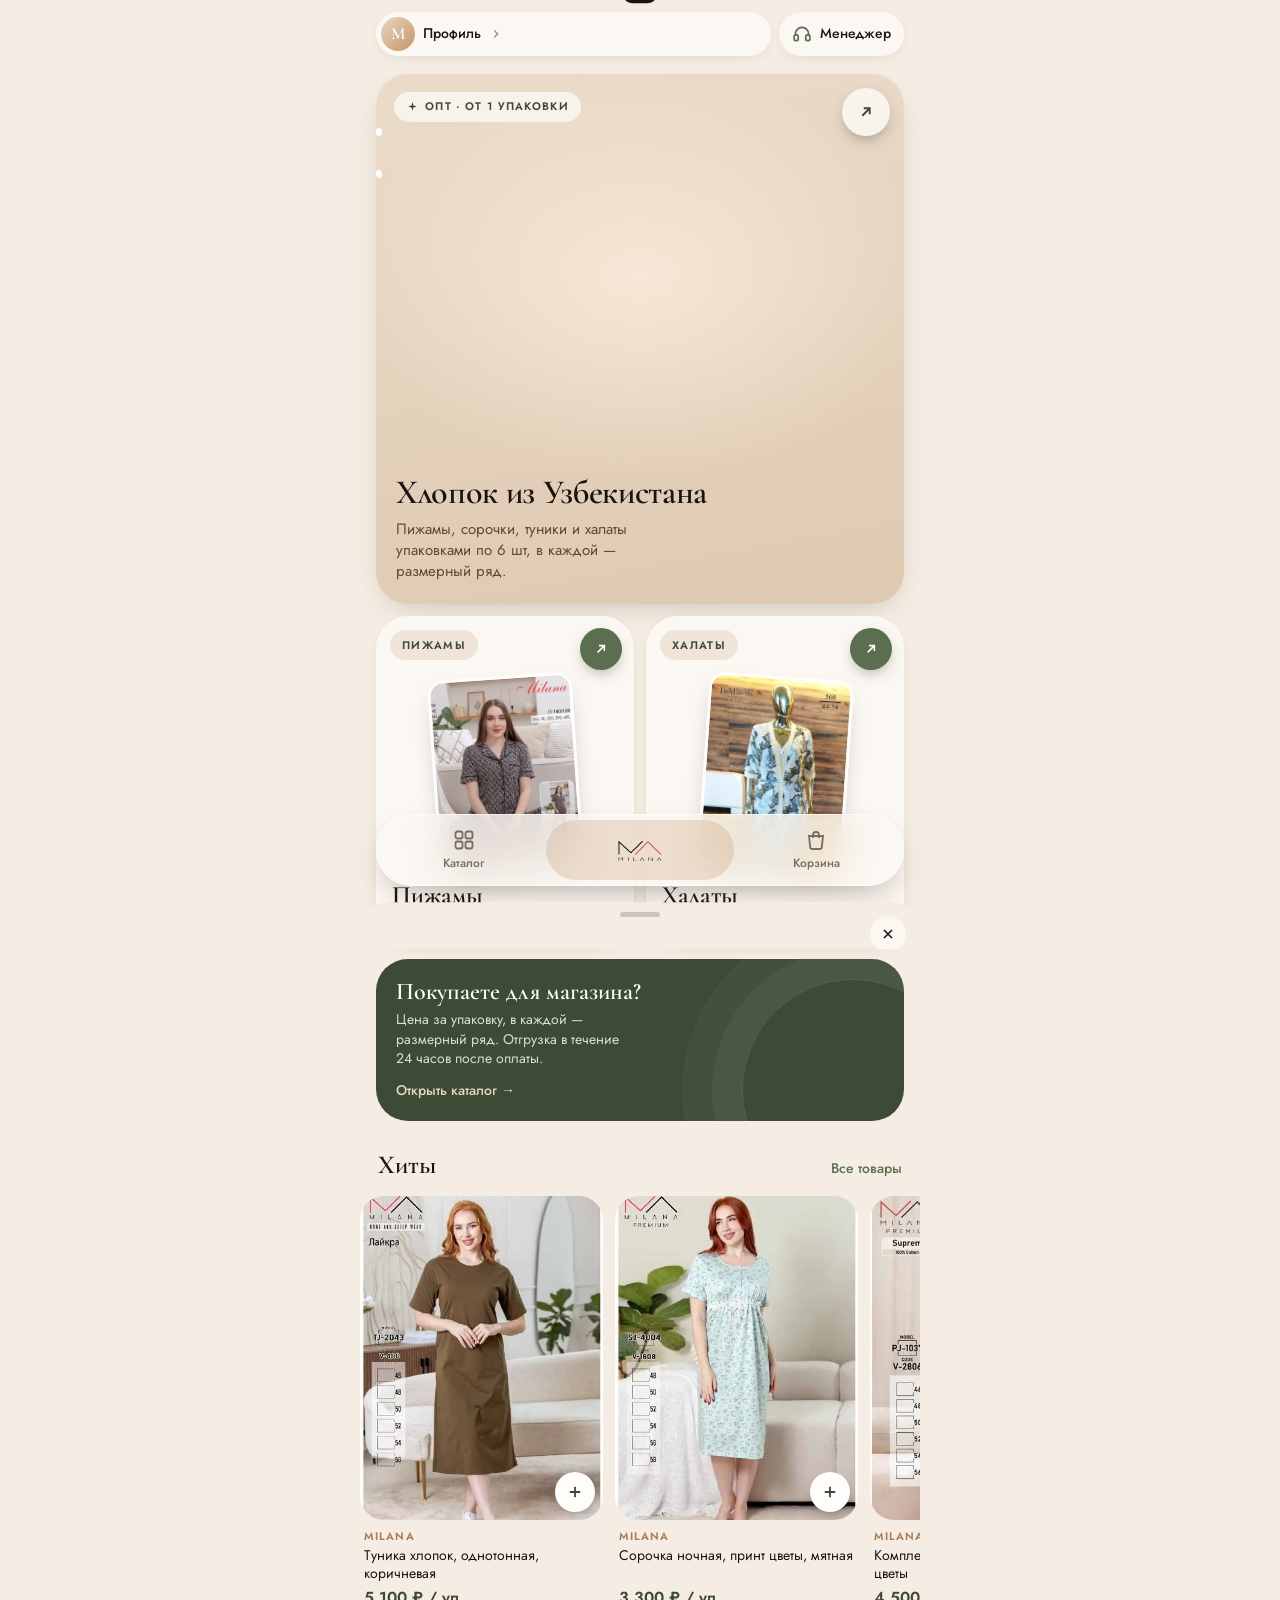
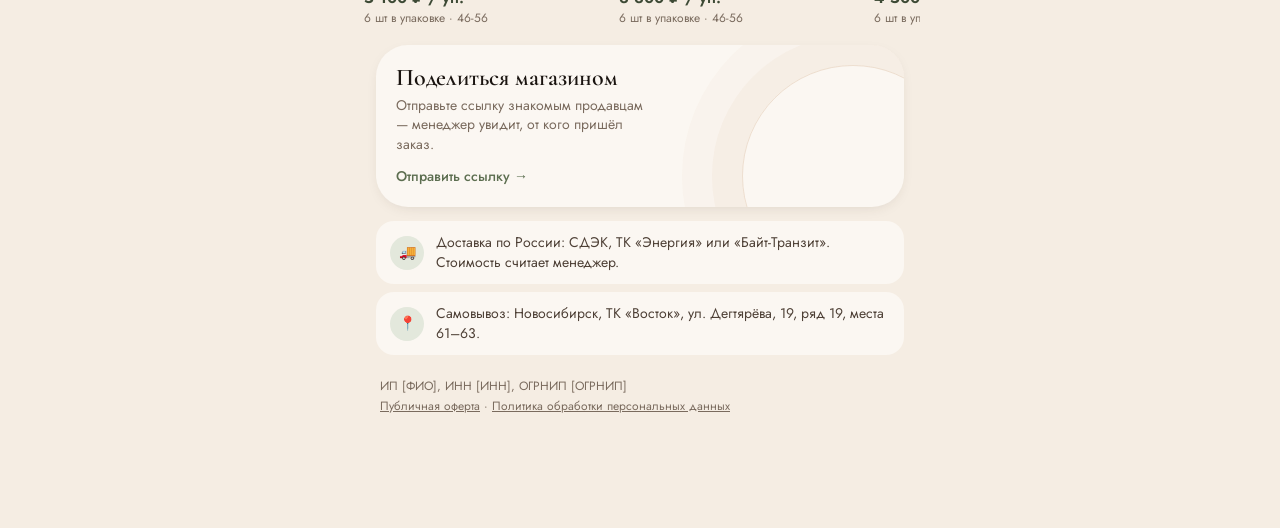
==== commit 82734842: "fix(delivery): no Russian Post — Самовывоз, СДЭК, ТК «Энергия», ТК «Байт-Транзит»; video captions an" ====
--- a/app/index.html
+++ b/app/index.html
@@ -281,7 +281,7 @@
     </button>
 
     <div class="facts">
-      <div class="fact"><i>🚚</i><span>Доставка по&nbsp;России: СДЭК и&nbsp;Почта России. Стоимость считает менеджер.</span></div>
+      <div class="fact"><i>🚚</i><span>Доставка по&nbsp;России: СДЭК, ТК&nbsp;«Энергия» или «Байт-Транзит». Стоимость считает менеджер.</span></div>
       <div class="fact"><i>📍</i><span>Самовывоз: Новосибирск, ТК «Восток», ул.&nbsp;Дегтярёва, 19, ряд 19, места 61–63.</span></div>
     </div>
     <p class="foot" id="foot"></p>
@@ -350,8 +350,9 @@
 const store={get(k,d){try{const v=localStorage.getItem('milana-app-'+k);return v?JSON.parse(v):d}catch(e){return d}},
              set(k,v){try{localStorage.setItem('milana-app-'+k,JSON.stringify(v))}catch(e){}}};
 
+const DELIVERY=['Самовывоз','СДЭК','ТК «Энергия»','ТК «Байт-Транзит»']; // способы получения (Почтой России не отправляем)
 const state={page:'home',mode:CONFIG.RETAIL_ENABLED?store.get('mode','opt'):'opt',cat:'Все',q:'',
-  cart:store.get('cart',[]).filter(i=>byId(i.id)&&(CONFIG.RETAIL_ENABLED||i.mode==='opt')),delivery:store.get('delivery','СДЭК'),ads:false,sheet:null,lastOrder:null};
+  cart:store.get('cart',[]).filter(i=>byId(i.id)&&(CONFIG.RETAIL_ENABLED||i.mode==='opt')),delivery:DELIVERY.includes(store.get('delivery'))?store.get('delivery'):'СДЭК',ads:false,sheet:null,lastOrder:null};
 
 /* ═════════════ Платформа: Telegram / MAX / браузер ═════════════ */
 const Pf={kind:'web',api:null,user:null,start:''};
@@ -471,7 +472,7 @@
       <div class="line__row"><div class="step"><button data-dec="${esc(i.key)}" aria-label="Меньше">−</button><b>${i.qty}</b><button data-inc="${esc(i.key)}" aria-label="Больше">+</button></div>
       <span class="line__sum">${rub(linePrice(i)*i.qty)}</span></div></div>
       <button class="line__x" data-del="${esc(i.key)}" aria-label="Удалить"><svg width="14" height="14" viewBox="0 0 24 24" fill="none" stroke="currentColor" stroke-width="2.4"><path d="M6 6l12 12M18 6 6 18"/></svg></button></div>`}).join('')+
-  `<div class="box"><h3>Получение</h3><div class="opts">${['Самовывоз','СДЭК','Почта России'].map(d=>`<button class="chip ${d===state.delivery?'on':''}" data-deliv="${d}">${d}</button>`).join('')}</div>
+  `<div class="box"><h3>Получение</h3><div class="opts">${DELIVERY.map(d=>`<button class="chip ${d===state.delivery?'on':''}" data-deliv="${d}">${d}</button>`).join('')}</div>
      <p class="muted" style="font-size:13px;margin-top:10px">${state.delivery==='Самовывоз'?'ТК «Восток», Новосибирск. Время согласуем в чате.':'Город и адрес напишете менеджеру в чате, он посчитает доставку.'}</p></div>
    <div class="box"><div class="row"><span class="muted">Товары</span><span>${rub(total())}</span></div>
      <div class="row"><span class="muted">Доставка</span><span>${state.delivery==='Самовывоз'?'бесплатно':'по тарифу перевозчика'}</span></div>
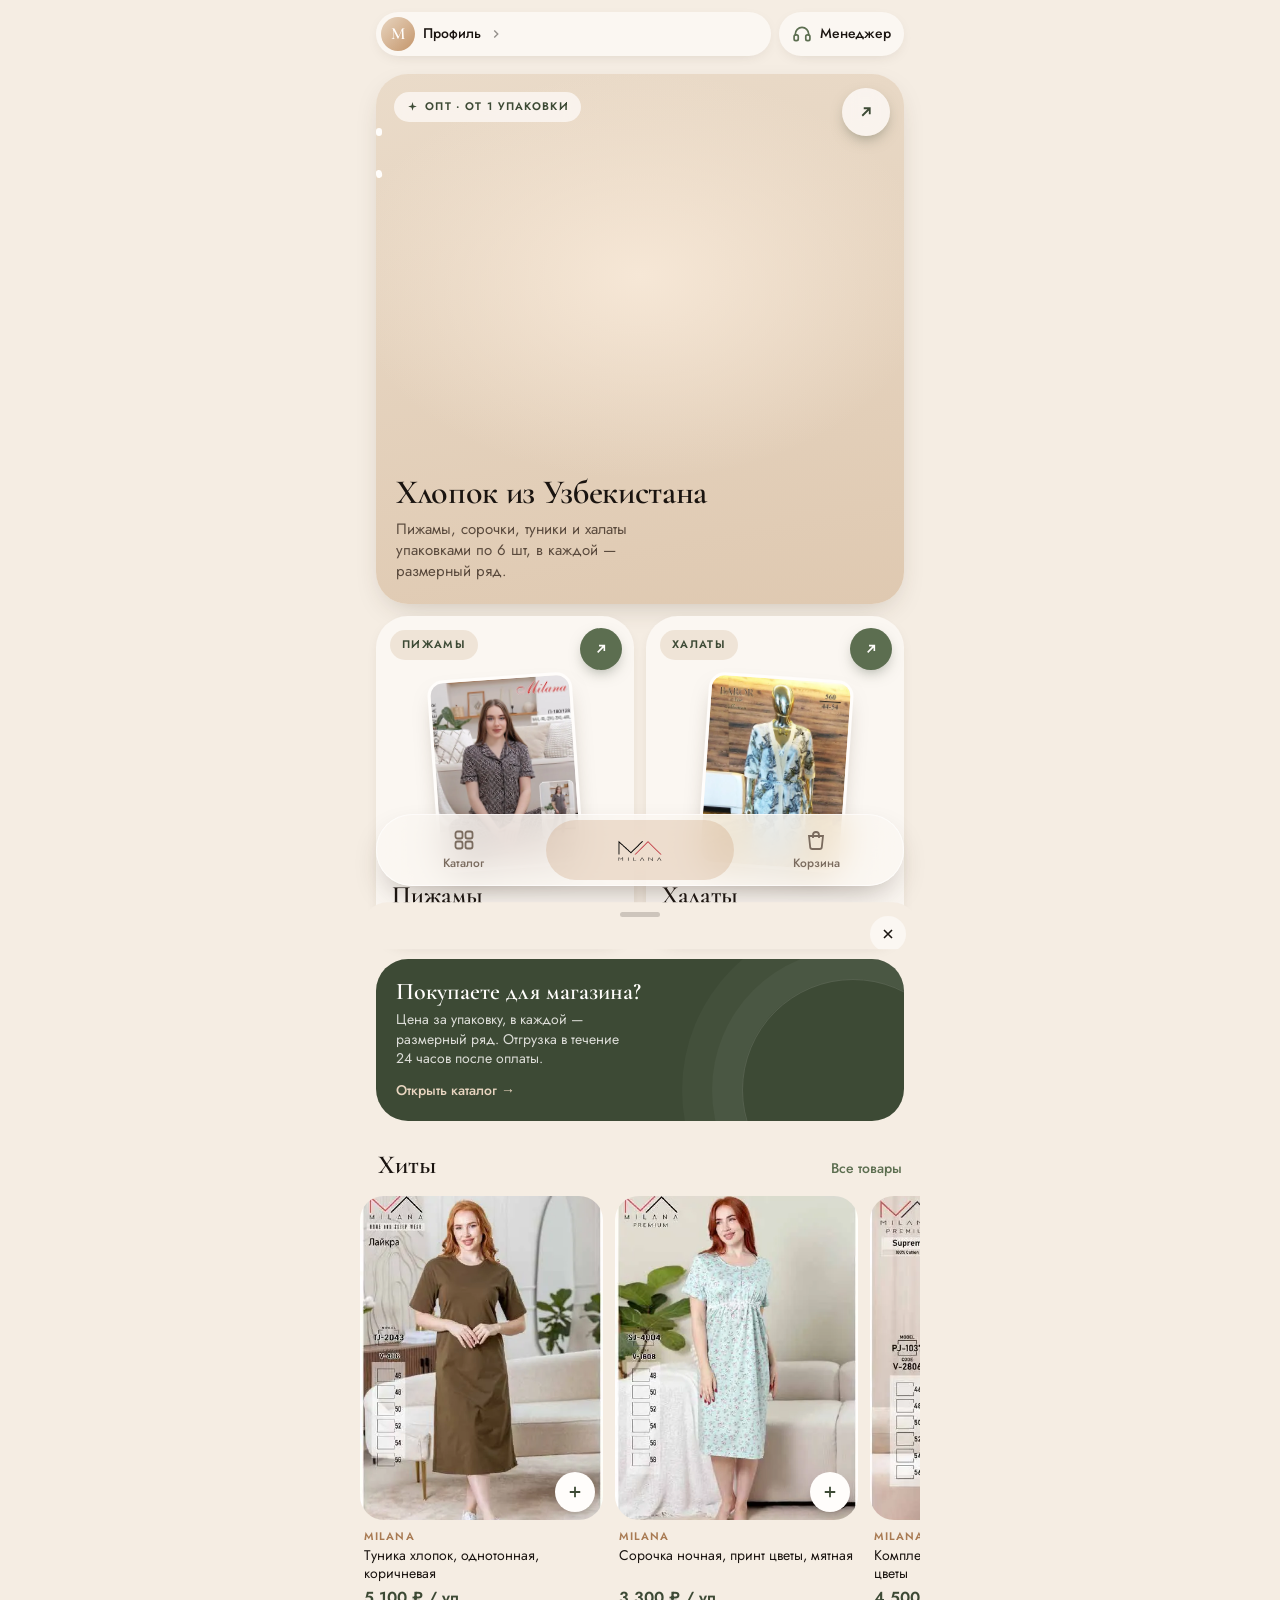
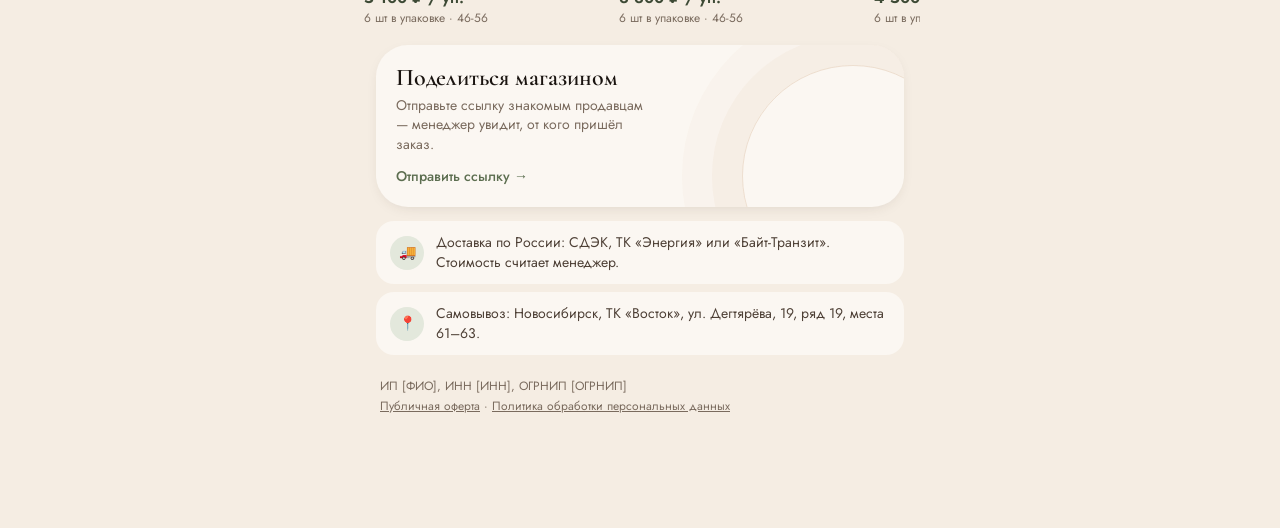
==== commit 9ef1e795: "fix(app): toast fully hides (opacity+visibility) — no black pill left under Telegram safe area Co-Au" ====
--- a/app/index.html
+++ b/app/index.html
@@ -223,8 +223,8 @@
 .center{text-align:center}
 .stack{display:grid;gap:10px;margin-top:14px}
 
-.toast{position:fixed;left:50%;top:calc(var(--safe-top) + 12px);transform:translate(-50%,-140%);z-index:90;background:var(--dark);color:var(--white);padding:11px 18px;border-radius:22px;font-size:14px;transition:transform .35s cubic-bezier(.2,.8,.2,1);white-space:nowrap}
-.toast.on{transform:translate(-50%,0)}
+.toast{position:fixed;left:50%;top:calc(var(--safe-top) + 12px);transform:translate(-50%,-24px);opacity:0;visibility:hidden;pointer-events:none;z-index:90;background:var(--dark);color:var(--white);padding:11px 18px;border-radius:22px;font-size:14px;transition:transform .35s cubic-bezier(.2,.8,.2,1),opacity .25s,visibility 0s .35s;white-space:nowrap}
+.toast.on{transform:translate(-50%,0);opacity:1;visibility:visible;transition:transform .35s cubic-bezier(.2,.8,.2,1),opacity .25s,visibility 0s}
 
 @media (prefers-reduced-motion:reduce){*,*::before,*::after{animation-duration:.01ms!important;transition-duration:.01ms!important}}
 @media (min-width:480px){.fan{height:340px}}
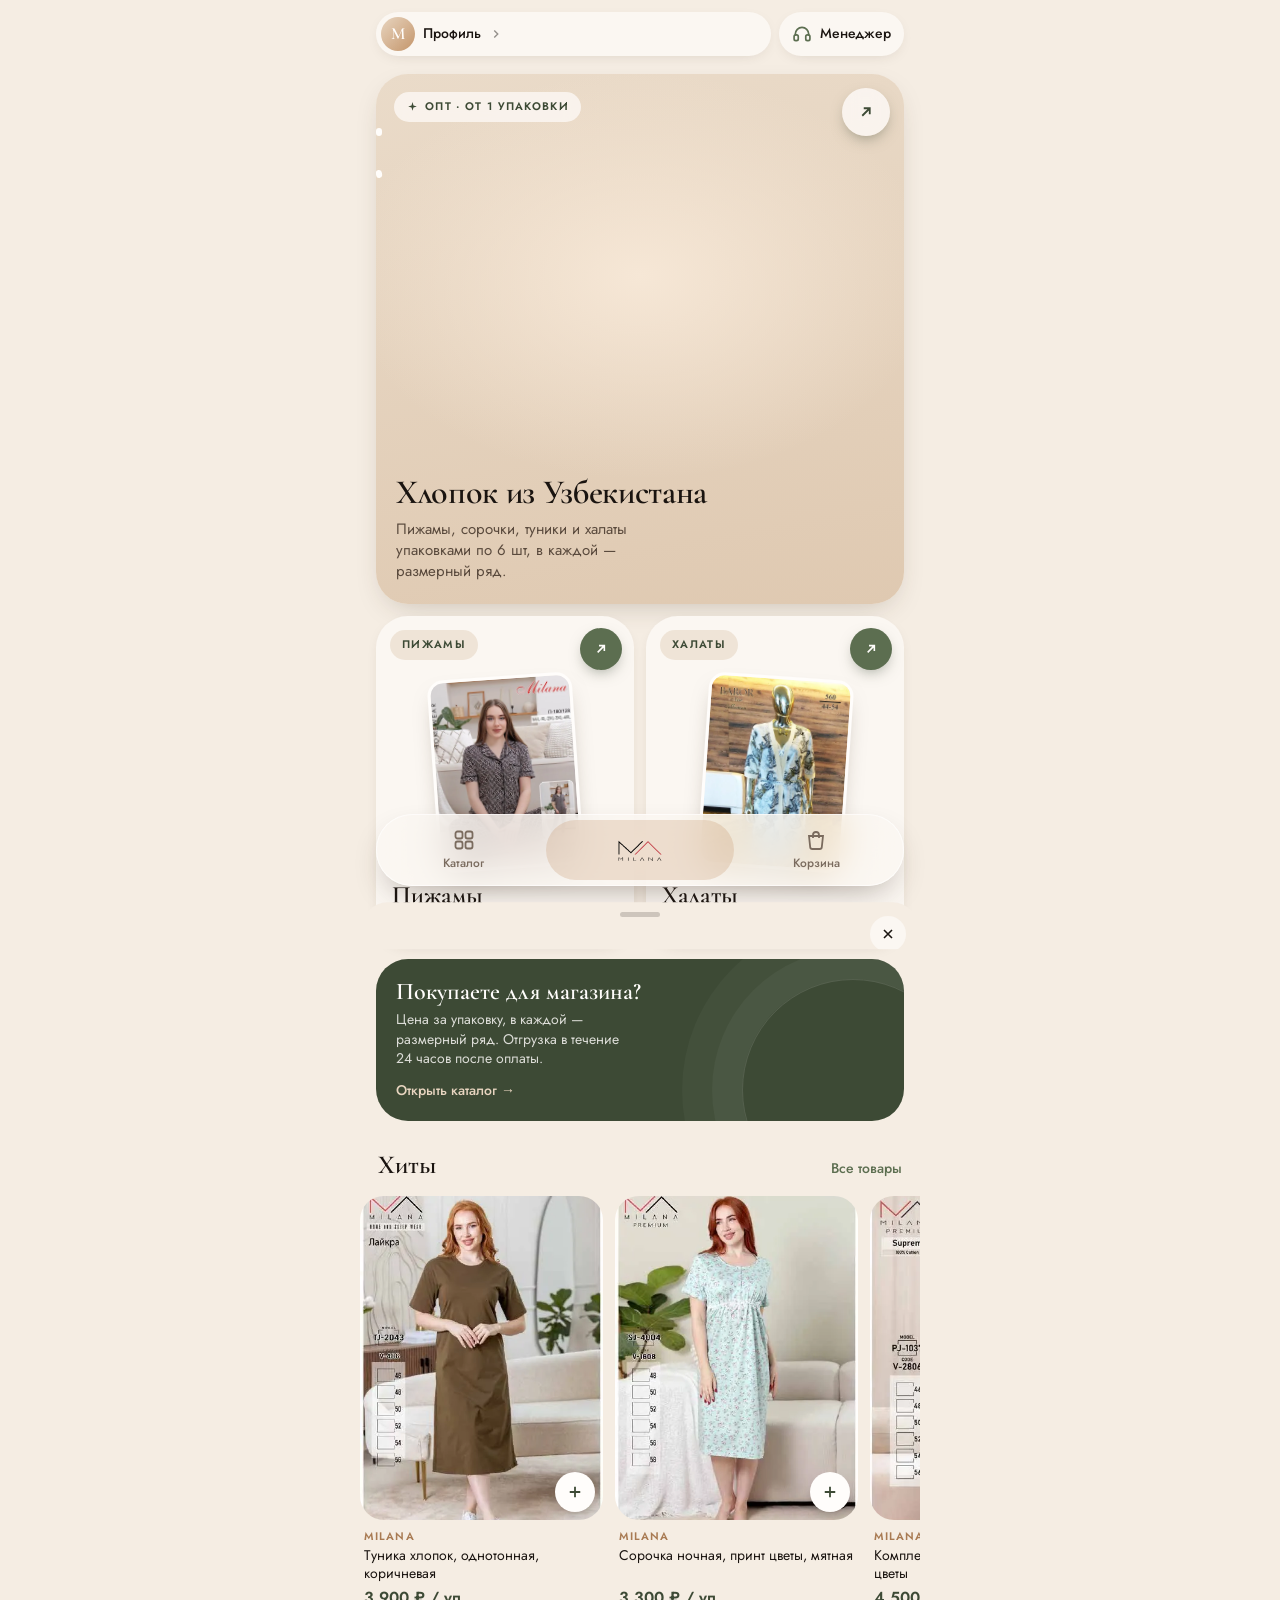
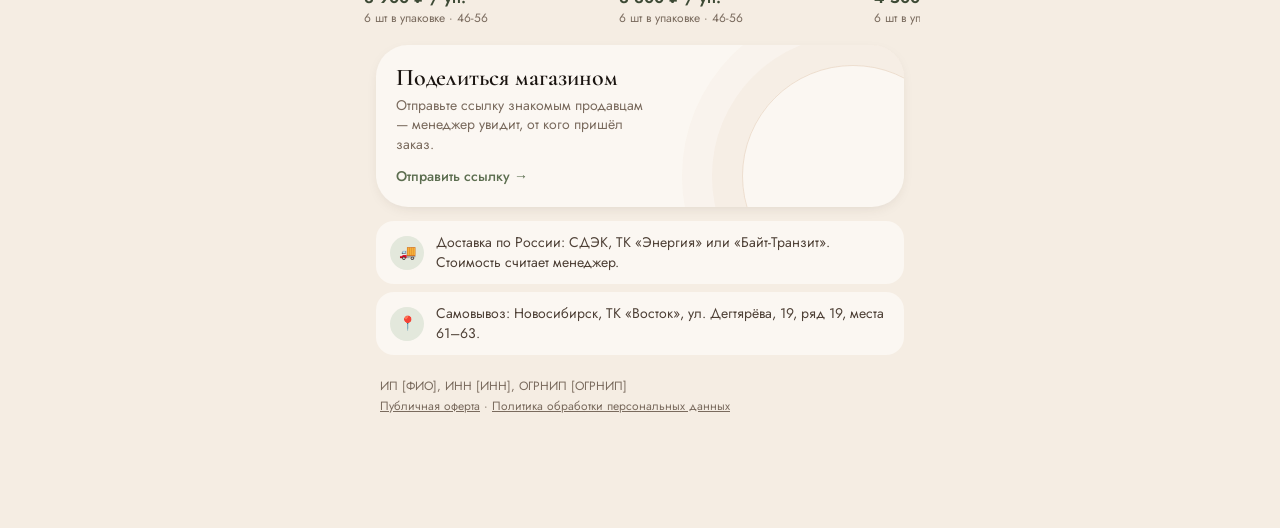
==== commit a01c5a22: "feat(app): выбор упаковки 6/3 для лифчиков, ссылки на фото в тексте заказа, фильтры по чашке и пушап" ====
--- a/app/index.html
+++ b/app/index.html
@@ -6,7 +6,7 @@
 <meta name="theme-color" content="#F5EDE3">
 <meta name="robots" content="noindex">
 <title>Milana — хлопок из Узбекистана</title>
-<meta name="description" content="Пижамы, сорочки, туники и халаты из хлопка. Опт упаковками и розница, доставка по России.">
+<meta name="description" content="Пижамы, сорочки, туники и халаты из хлопка оптом. Упаковки по 6 шт с размерным рядом, доставка по России.">
 <link rel="preconnect" href="https://fonts.googleapis.com">
 <link rel="preconnect" href="https://fonts.gstatic.com" crossorigin>
 <link href="https://fonts.googleapis.com/css2?family=Cormorant+Garamond:wght@500;600&family=Jost:wght@400;500;600&display=swap" rel="stylesheet">
@@ -131,6 +131,12 @@
 .search svg{opacity:.45;flex:none}
 .chips{display:flex;gap:8px;overflow-x:auto;margin:0 -16px 14px;padding:0 16px 2px;scrollbar-width:none}
 .chips::-webkit-scrollbar{display:none}
+.chips[hidden]{display:none}
+.chips--sub{margin-top:-6px}.chips--sub .chip{height:34px;font-size:13px;background:transparent}
+.thumbs{display:flex;gap:8px;margin-top:10px;overflow-x:auto;scrollbar-width:none}.thumbs::-webkit-scrollbar{display:none}
+.thumbs button{flex:none;width:56px;height:74px;border-radius:12px;overflow:hidden;border:2px solid transparent;padding:0;background:var(--beige-light)}
+.thumbs button.on{border-color:var(--green)}.thumbs img{width:100%;height:100%;object-fit:cover;display:block}
+.seg--pk{margin-top:12px;display:inline-flex}.seg--pk button{white-space:nowrap}
 .chip{flex:none;height:38px;border-radius:19px;padding:0 15px;background:var(--card);font-size:14px;font-weight:500;color:#5A4A3D;border:1px solid var(--line);transition:all .2s}
 .chip.on{background:var(--dark);color:var(--white);border-color:var(--dark)}
 .grid{display:grid;grid-template-columns:1fr 1fr;gap:14px 12px}
@@ -293,6 +299,7 @@
     <label class="search"><svg width="18" height="18" viewBox="0 0 24 24" fill="none" stroke="currentColor" stroke-width="2.2"><circle cx="11" cy="11" r="7"/><path d="m20 20-3.5-3.5"/></svg>
       <span class="sr">Поиск</span><input id="q" type="search" placeholder="Поиск: туника, халат, Baror…" autocomplete="off" enterkeyhint="search"></label>
     <div class="chips" id="chips"></div>
+    <div class="chips chips--sub" id="chips2" hidden></div>
     <div class="grid" id="grid"></div>
   </section>
 
@@ -322,10 +329,10 @@
 <script>
 /* ═════════════ НАСТРОЙКИ — заполнить перед запуском ═════════════ */
 const CONFIG = {
-  MANAGER_TG: '',                 // username менеджера в Telegram без @ (например 'milana_opt'). Пока пусто — откроется чат по номеру телефона.
+  MANAGER_TG: 'Dalir37',                 // username менеджера в Telegram без @ (например 'milana_opt'). Пока пусто — откроется чат по номеру телефона.
   MANAGER_PHONE: '79538906664',   // номер для чата по телефону и звонка
   MANAGER_MAX_URL: '',            // ссылка на чат менеджера в MAX
-  APP_LINK_TG: '',                // прямая ссылка на мини-апп: https://t.me/<бот>/<имя_приложения> — нужна для «Поделиться»
+  APP_LINK_TG: 'https://t.me/milana_shop_bot',                // прямая ссылка на мини-апп: https://t.me/<бот>/<имя_приложения> — нужна для «Поделиться»
   CHANNEL_TG: '',                 // ссылка на канал, например https://t.me/milana_nsk
   RETAIL_ENABLED: false,          // розница выключена: включить true, когда будут отобраны открытые модели и размеры
   RETAIL_MARKUP: 1.6,             // ВРЕМЕННО: розница = опт за шт × 1.6, округление до …90 ₽. Замените своими ценами (поле retail в data.js).
@@ -339,7 +346,7 @@
 const ALL = (window.MILANA_PRODUCTS||[]).filter(p=>!CONFIG.HIDE_IDS.includes(p.id))
   .sort((a,b)=>(b.brand==='Milana')-(a.brand==='Milana')); // своя марка — первой
 const byId = id => ALL.find(p=>p.id===id) || (window.MILANA_PRODUCTS||[]).find(p=>p.id===id);
-const CATS = ['Все','Пижамы','Сорочки','Туники','Халаты','Комплекты','Лифчики','Прочее'].filter(c=>c==='Все'||ALL.some(p=>p.cat===c));
+const CATS = ['Все','Пижамы','Сорочки','Туники','Халаты','Пеньюары','Комплекты','Лифчики','Прочее'].filter(c=>c==='Все'||ALL.some(p=>p.cat===c));
 const $ = s=>document.querySelector(s);
 const esc = s=>String(s).replace(/[&<>"']/g,c=>({'&':'&amp;','<':'&lt;','>':'&gt;','"':'&quot;',"'":'&#39;'}[c]));
 const rub = n=>Math.round(n).toLocaleString('ru-RU')+' ₽';
@@ -352,7 +359,7 @@
 
 const DELIVERY=['Самовывоз','СДЭК','ТК «Энергия»','ТК «Байт-Транзит»']; // способы получения (Почтой России не отправляем)
 const state={page:'home',mode:CONFIG.RETAIL_ENABLED?store.get('mode','opt'):'opt',cat:'Все',q:'',
-  cart:store.get('cart',[]).filter(i=>byId(i.id)&&(CONFIG.RETAIL_ENABLED||i.mode==='opt')),delivery:DELIVERY.includes(store.get('delivery'))?store.get('delivery'):'СДЭК',ads:false,sheet:null,lastOrder:null};
+  sub:'',cart:store.get('cart',[]).filter(i=>byId(i.id)&&(CONFIG.RETAIL_ENABLED||i.mode==='opt'||byId(i.id).retailOk)),delivery:DELIVERY.includes(store.get('delivery'))?store.get('delivery'):'СДЭК',ads:false,sheet:null,lastOrder:null};
 
 /* ═════════════ Платформа: Telegram / MAX / браузер ═════════════ */
 const Pf={kind:'web',api:null,user:null,start:''};
@@ -397,7 +404,7 @@
 
 /* ═════════════ Навигация ═════════════ */
 function go(page,opts={}){
-  if(opts.cat){state.cat=opts.cat;renderCatalog()}
+  if(opts.cat){state.cat=opts.cat;state.sub='';renderCatalog()}
   state.page=page;
   document.querySelectorAll('.page').forEach(s=>s.classList.toggle('on',s.id==='page-'+page));
   document.querySelectorAll('.tab').forEach(t=>t.classList.toggle('on',t.dataset.tab===page));
@@ -410,6 +417,8 @@
 /* ═════════════ Отрисовка ═════════════ */
 const img=(p,cls='')=>`<img ${cls?`class="${cls}"`:''} src="${esc(p.img)}" alt="${esc(p.name)}" loading="lazy" decoding="async" width="600" height="800">`;
 function priceHTML(p){
+  if(p.packOptions&&state.mode==='opt')return `<div class="card__price">${rub(p.opt)} / шт</div><div class="card__sub">упаковка ${p.packOptions.join(' или ')} шт</div>`;
+  if(p.retailOk&&state.mode==='opt')return `<div class="card__price">${rub(p.packPrice)} / уп.</div><div class="card__sub">${p.pack} шт · розница ${rub(p.retail)}</div>`;
   return state.mode==='opt'
     ? `<div class="card__price">${rub(p.packPrice)} / уп.</div><div class="card__sub">${p.pack} шт в упаковке${p.sizes?' · '+esc(p.sizes):''}</div>`
     : `<div class="card__price">${rub(retail(p))}</div><div class="card__sub">${p.sizes?'Размеры '+esc(p.sizes):'Единый размер'}</div>`;
@@ -433,27 +442,32 @@
   if(!CONFIG.RETAIL_ENABLED)$('#bannerOpt em').textContent='Открыть каталог →';
   $('#foot').innerHTML=`${esc(CONFIG.SELLER)}<br><a href="legal/oferta.html">Публичная оферта</a> · <a href="legal/privacy.html">Политика обработки персональных данных</a>`;
 }
+const SUBS=['Все','Без пушап','Пушап','С трусами','B','C','D','E'];
 function renderChips(){
   $('#chips').innerHTML=CATS.map(c=>`<button class="chip ${c===state.cat?'on':''}" data-chip="${esc(c)}">${esc(c)}</button>`).join('');
+  const c2=$('#chips2');c2.hidden=state.cat!=='Лифчики';
+  if(!c2.hidden)c2.innerHTML=SUBS.map(c=>`<button class="chip ${(c==='Все'?!state.sub:c===state.sub)?'on':''}" data-sub="${esc(c)}">${c.length===1?'Чашка '+c:esc(c)}</button>`).join('');
 }
 function renderCatalog(){
   renderChips();
   const q=state.q.trim().toLowerCase();
-  const list=ALL.filter(p=>(state.cat==='Все'||p.cat===state.cat)&&(!q||(p.name+' '+p.brand+' '+p.cat).toLowerCase().includes(q)));
+  const list=ALL.filter(p=>(state.cat==='Все'||p.cat===state.cat)&&(!state.sub||state.cat!=='Лифчики'||(p.tags||[]).includes(state.sub))&&(!q||(p.name+' '+p.brand+' '+p.cat).toLowerCase().includes(q)));
   $('#count').textContent=list.length+' '+plural(list.length,'товар','товара','товаров');
   $('#grid').innerHTML=list.length?list.map(cardHTML).join(''):`<div class="empty" style="grid-column:1/-1"><b>Ничего не нашли</b>Попробуйте другое слово или категорию</div>`;
 }
 function refreshPrices(){renderHome();renderCatalog();if(state.page==='cart')renderCart()}
 
 /* ═════════════ Корзина ═════════════ */
-const lineKey=(id,mode,size)=>id+'|'+mode+'|'+(size||'');
-const linePrice=i=>{const p=byId(i.id);return i.mode==='opt'?p.packPrice:retail(p)};
+const lineKey=(id,mode,size,pk)=>id+'|'+mode+'|'+(size||'')+'|'+(pk||'');
+const packOf=i=>i.pk||byId(i.id).pack;
+const linePrice=i=>{const p=byId(i.id);return i.mode==='opt'?(p.packOptions?p.opt*packOf(i):p.packPrice):retail(p)};
 const total=()=>state.cart.reduce((s,i)=>s+linePrice(i)*i.qty,0);
 function saveCart(){store.set('cart',state.cart);updateBadge();closingGuard()}
 function updateBadge(){const n=state.cart.reduce((s,i)=>s+i.qty,0);const c=$('#cnt');c.textContent=n;c.classList.remove('show');void c.offsetWidth;c.classList.toggle('show',n>0)}
-function addToCart(id,mode,size,qty=1){
-  const k=lineKey(id,mode,size);const ex=state.cart.find(i=>i.key===k);
-  if(ex)ex.qty=Math.min(99,ex.qty+qty);else state.cart.push({key:k,id,mode,size:size||'',qty});
+function addToCart(id,mode,size,qty=1,pk=0){
+  const pp=byId(id);pk=mode==='opt'&&pp.packOptions?(pk||pp.pack):0;
+  const k=lineKey(id,mode,size,pk);const ex=state.cart.find(i=>i.key===k);
+  if(ex)ex.qty=Math.min(99,ex.qty+qty);else state.cart.push({key:k,id,mode,size:size||'',pk,qty});
   saveCart();haptic('medium');toast(mode==='opt'?'Упаковка в корзине':'Добавлено в корзину');
 }
 function sizesOf(p){
@@ -467,7 +481,7 @@
   if(!state.cart.length){$('#cartBody').innerHTML=`<div class="empty"><b>Пока пусто</b>Добавьте пижаму, тунику или халат из каталога<br><button class="btn btn--sm" data-go="catalog" data-cat="Все">Открыть каталог</button></div>`;return}
   const where={tg:'в Telegram',max:'в MAX',web:'менеджеру'}[Pf.kind];
   $('#cartBody').innerHTML=state.cart.map(i=>{const p=byId(i.id);
-    const meta=i.mode==='opt'?`<span class="mtag">Опт</span>${p.pack} шт в упаковке${p.sizes?', р. '+esc(p.sizes):''}`:`<span class="mtag mtag--r">Розница</span>${i.size?'размер '+esc(i.size):'единый размер'}`;
+    const meta=i.mode==='opt'?`<span class="mtag">Опт</span>${packOf(i)} шт в упаковке${p.sizes?', р. '+esc(p.sizes):''}`:`<span class="mtag mtag--r">Розница</span>${i.size?'размер '+esc(i.size):'единый размер'}`;
     return `<div class="line">${img(p)}<div><div class="line__n">${esc(p.name)}</div><div class="line__m">${meta}</div>
       <div class="line__row"><div class="step"><button data-dec="${esc(i.key)}" aria-label="Меньше">−</button><b>${i.qty}</b><button data-inc="${esc(i.key)}" aria-label="Больше">+</button></div>
       <span class="line__sum">${rub(linePrice(i)*i.qty)}</span></div></div>
@@ -483,11 +497,12 @@
 }
 
 /* ═════════════ Заказ: текст → чат менеджера ═════════════ */
+const photoLink=p=>CONFIG.APP_LINK_TG?`${CONFIG.APP_LINK_TG}?startapp=p${p.id}`:'';
 function orderText(no){
   const lines=[];const opt=state.cart.filter(i=>i.mode==='opt'),ret=state.cart.filter(i=>i.mode==='retail');let k=1;
   lines.push(`Здравствуйте! Заказ ${no} из мини-приложения Milana`);
-  if(opt.length){lines.push('','ОПТ:');opt.forEach(i=>{const p=byId(i.id);lines.push(`${k++}. ${p.name} (арт. ${p.id}) — ${i.qty} уп. × ${p.pack} шт = ${rub(p.packPrice*i.qty)}`)})}
-  if(ret.length){lines.push('','РОЗНИЦА:');ret.forEach(i=>{const p=byId(i.id);lines.push(`${k++}. ${p.name} (арт. ${p.id})${i.size?', р. '+i.size:''} — ${i.qty} шт = ${rub(retail(p)*i.qty)}`)})}
+  if(opt.length){lines.push('','ОПТ:');opt.forEach(i=>{const p=byId(i.id);lines.push(`${k++}. ${p.name} (арт. ${p.id}) — ${i.qty} уп. × ${packOf(i)} шт = ${rub(linePrice(i)*i.qty)}`);if(photoLink(p))lines.push('   Фото: '+photoLink(p))})}
+  if(ret.length){lines.push('','РОЗНИЦА:');ret.forEach(i=>{const p=byId(i.id);lines.push(`${k++}. ${p.name} (арт. ${p.id})${i.size?', р. '+i.size:''} — ${i.qty} шт = ${rub(retail(p)*i.qty)}`);if(photoLink(p))lines.push('   Фото: '+photoLink(p))})}
   lines.push('',`Итого: ${rub(total())} без доставки`,`Получение: ${state.delivery}`);
   if(state.delivery!=='Самовывоз')lines.push('Город и адрес: ');
   lines.push(`Подборки и скидки: ${state.ads?'да, согласна(ен) получать':'нет'}`);
@@ -516,29 +531,39 @@
 }
 
 /* ═════════════ Листы: товар, инфо, готово ═════════════ */
-let sheetProduct=null,sheetSize='',sheetQty=1;
+let sheetProduct=null,sheetSize='',sheetQty=1,sheetMode='opt',sheetPk=0;
+const modeOf=()=>CONFIG.RETAIL_ENABLED?state.mode:sheetMode;
 function openSheet(kind,arg){
   state.sheet=kind;const b=$('#sheetBody');
-  if(kind==='product'){sheetProduct=byId(arg);sheetSize='';sheetQty=1;b.innerHTML=productSheet()}
+  if(kind==='product'){sheetProduct=byId(arg);sheetSize='';sheetQty=1;sheetMode='opt';sheetPk=sheetProduct.packOptions?sheetProduct.pack:0;b.innerHTML=productSheet()}
   if(kind==='info')b.innerHTML=infoSheet();
   if(kind==='done')b.innerHTML=doneSheet();
   $('#sheet').scrollTop=0;$('#veil').classList.add('on');$('#sheet').classList.add('on');syncBack();
 }
 function closeSheet(){state.sheet=null;$('#veil').classList.remove('on');$('#sheet').classList.remove('on');syncBack()}
 function productSheet(){
-  const p=sheetProduct,sz=sizesOf(p),opt=state.mode==='opt';
-  return `<div class="pimg">${img(p)}</div>
+  const p=sheetProduct,sz=sizesOf(p),mode=modeOf(),opt=mode==='opt',pk=sheetPk||p.pack;
+  const segMode=CONFIG.RETAIL_ENABLED
+    ?`<div class="seg" style="margin-top:14px;display:inline-flex" role="group" aria-label="Тип покупки"><button data-mode="opt" class="${opt?'on':''}">Опт</button><button data-mode="retail" class="${opt?'':'on'}">Розница</button></div>`
+    :(p.retailOk?`<div class="seg" style="margin-top:14px;display:inline-flex" role="group" aria-label="Тип покупки"><button data-smode="opt" class="${opt?'on':''}">Опт, ${p.pack} шт</button><button data-smode="retail" class="${opt?'':'on'}">Розница</button></div>`:'');
+  const thumbs=(p.imgs&&p.imgs.length>1)?`<div class="thumbs">${p.imgs.map((u,n)=>`<button data-thumb="${esc(u)}" class="${n?'':'on'}" aria-label="Фото ${n+1}"><img src="${esc(u)}" alt="" loading="lazy" width="56" height="74"></button>`).join('')}</div>`:'';
+  const price=!opt
+    ?`<div class="pprice"><b>${rub(retail(p))}</b><span>за 1 шт</span></div>
+       ${sz.length?`<div class="label">Размер</div><div class="sizes">${sz.map(s=>`<button class="size" data-size="${esc(s)}">${esc(s)}</button>`).join('')}</div>`:''}`
+    :p.packOptions
+      ?`<div class="seg seg--pk" role="group" aria-label="Размер упаковки">${p.packOptions.map(n=>`<button data-pk="${n}" class="${n===pk?'on':''}">${n} шт · ${rub(p.opt*n)}</button>`).join('')}</div>
+        <div class="pprice"><b>${rub(p.opt*pk)}</b><span>за упаковку · ${pk} шт × ${rub(p.opt)}</span></div>
+        <p class="pnote">Берите упаковкой ${p.packOptions.join(' или ')} шт${p.minOrder?' ('+esc(p.minOrder)+')':''}. Цвета и размеры в упаковке уточнит менеджер.</p>`
+      :`<div class="pprice"><b>${rub(p.packPrice)}</b><span>за упаковку · ${p.pack} шт</span></div>
+        <p class="pnote">В упаковке размерный ряд${p.sizes?' '+esc(p.sizes):''}${p.minOrder?'. Минимальный заказ '+esc(p.minOrder):''}. Цвета и принты в упаковке могут отличаться — уточнит менеджер.</p>`;
+  return `<div class="pimg">${img(p)}</div>${thumbs}
    <div class="card__brand" style="margin-top:14px">${esc(p.brand)} · ${esc(p.cat)} · арт. ${p.id}</div>
    <h2 class="pname">${esc(p.name)}</h2>
-   ${CONFIG.RETAIL_ENABLED?`<div class="seg" style="margin-top:14px;display:inline-flex" role="group" aria-label="Тип покупки"><button data-mode="opt" class="${opt?'on':''}">Опт</button><button data-mode="retail" class="${opt?'':'on'}">Розница</button></div>`:''}
-   ${opt
-     ?`<div class="pprice"><b>${rub(p.packPrice)}</b><span>за упаковку · ${p.pack} шт</span></div>
-       <p class="pnote">В упаковке размерный ряд${p.sizes?' '+esc(p.sizes):''}${p.minOrder?'. Минимальный заказ '+esc(p.minOrder):''}. Цвета и принты в упаковке могут отличаться — уточнит менеджер.</p>`
-     :`<div class="pprice"><b>${rub(retail(p))}</b><span>за 1 шт</span></div>
-       ${sz.length?`<div class="label">Размер</div><div class="sizes">${sz.map(s=>`<button class="size" data-size="${esc(s)}">${esc(s)}</button>`).join('')}</div>`:''}`}
+   ${segMode}
+   ${price}
    <div class="buyrow"><div class="step"><button data-sq="-1" aria-label="Меньше">−</button><b id="sq">${sheetQty}</b><button data-sq="1" aria-label="Больше">+</button></div>
      <button class="btn" data-act="addSheet" id="addSheet">${opt?'Добавить упаковку':'В корзину'}</button></div>
-   <p class="muted" style="font-size:13px;margin-top:12px">100% хлопок или хлопок с бамбуком — состав уточняйте у менеджера по артикулу.</p>`;
+   ${p.desc?`<p class="muted" style="font-size:13px;margin-top:12px">${esc(p.desc)}</p>`:'<p class="muted" style="font-size:13px;margin-top:12px">100% хлопок или хлопок с бамбуком — состав уточняйте у менеджера по артикулу.</p>'}`;
 }
 function infoSheet(){
   const name=Pf.user?esc([Pf.user.first_name,Pf.user.last_name].filter(Boolean).join(' ')):'Гость';
@@ -586,16 +611,20 @@
 
 /* ═════════════ События (делегирование, без inline-обработчиков) ═════════════ */
 document.addEventListener('click',e=>{
-  const t=e.target.closest('[data-act],[data-go],[data-open],[data-quick],[data-mode],[data-mode-switch],[data-chip],[data-inc],[data-dec],[data-del],[data-deliv],[data-size],[data-sq],[data-link]');
+  const t=e.target.closest('[data-act],[data-go],[data-open],[data-quick],[data-mode],[data-mode-switch],[data-chip],[data-inc],[data-dec],[data-del],[data-deliv],[data-size],[data-sq],[data-link],[data-smode],[data-pk],[data-thumb],[data-sub]');
   if(!t)return;const d=t.dataset;
   if(d.quick){e.stopPropagation();const p=byId(+d.quick);
     if(state.mode==='retail'&&sizesOf(p).length){openSheet('product',p.id);return}
     addToCart(p.id,state.mode,'');t.animate&&t.animate([{transform:'scale(1)'},{transform:'scale(1.25)'},{transform:'scale(1)'}],{duration:300});return}
   if(d.open){openSheet('product',+d.open);return}
+  if(d.smode){sheetMode=d.smode;sheetSize='';haptic('light');$('#sheetBody').innerHTML=productSheet();return}
+  if(d.pk){sheetPk=+d.pk;haptic('light');$('#sheetBody').innerHTML=productSheet();return}
+  if(d.thumb){const im=document.querySelector('.pimg img');if(im){im.src=d.thumb;im.removeAttribute('srcset')}document.querySelectorAll('.thumbs button').forEach(b=>b.classList.toggle('on',b===t));return}
+  if('sub' in d){state.sub=d.sub==='Все'?'':d.sub;haptic('light');renderCatalog();return}
   if(d.go){if(state.sheet)closeSheet();go(d.go,{cat:d.cat});return}
   if(d.mode){setMode(d.mode);return}
   if(d.modeSwitch){if(CONFIG.RETAIL_ENABLED)setMode(d.modeSwitch);go('catalog',{cat:'Все'});return}
-  if(d.chip){state.cat=d.chip;haptic('light');renderCatalog();return}
+  if(d.chip){state.cat=d.chip;state.sub='';haptic('light');renderCatalog();return}
   if(d.inc||d.dec){const i=state.cart.find(x=>x.key===(d.inc||d.dec));if(!i)return;i.qty=Math.max(1,Math.min(99,i.qty+(d.inc?1:-1)));haptic('light');saveCart();renderCart();return}
   if(d.del){state.cart=state.cart.filter(x=>x.key!==d.del);haptic('medium');saveCart();renderCart();return}
   if(d.deliv){state.delivery=d.deliv;store.set('delivery',d.deliv);renderCart();return}
@@ -608,8 +637,9 @@
     case 'chat':openLink(CONFIG.MANAGER_TG?`https://t.me/${CONFIG.MANAGER_TG}`:(Pf.kind==='max'&&CONFIG.MANAGER_MAX_URL)||`https://t.me/+${CONFIG.MANAGER_PHONE}`);break;
     case 'share':share();break;
     case 'addSheet':{const p=sheetProduct;
-      if(state.mode==='retail'&&sizesOf(p).length&&!sheetSize){toast('Выберите размер');document.querySelector('.sizes')?.animate([{transform:'translateX(0)'},{transform:'translateX(-6px)'},{transform:'translateX(6px)'},{transform:'translateX(0)'}],{duration:280});return}
-      addToCart(p.id,state.mode,state.mode==='retail'?sheetSize:'',sheetQty);closeSheet();break}
+      const mode=modeOf();
+      if(mode==='retail'&&sizesOf(p).length&&!sheetSize){toast('Выберите размер');document.querySelector('.sizes')?.animate([{transform:'translateX(0)'},{transform:'translateX(-6px)'},{transform:'translateX(6px)'},{transform:'translateX(0)'}],{duration:280});return}
+      addToCart(p.id,mode,mode==='retail'?sheetSize:'',sheetQty,sheetPk);closeSheet();break}
     case 'order':placeOrder();break;
     case 'reopen':openLink(managerUrl(state.lastOrder.text));break;
     case 'copyOrder':copy(state.lastOrder.text);break;
